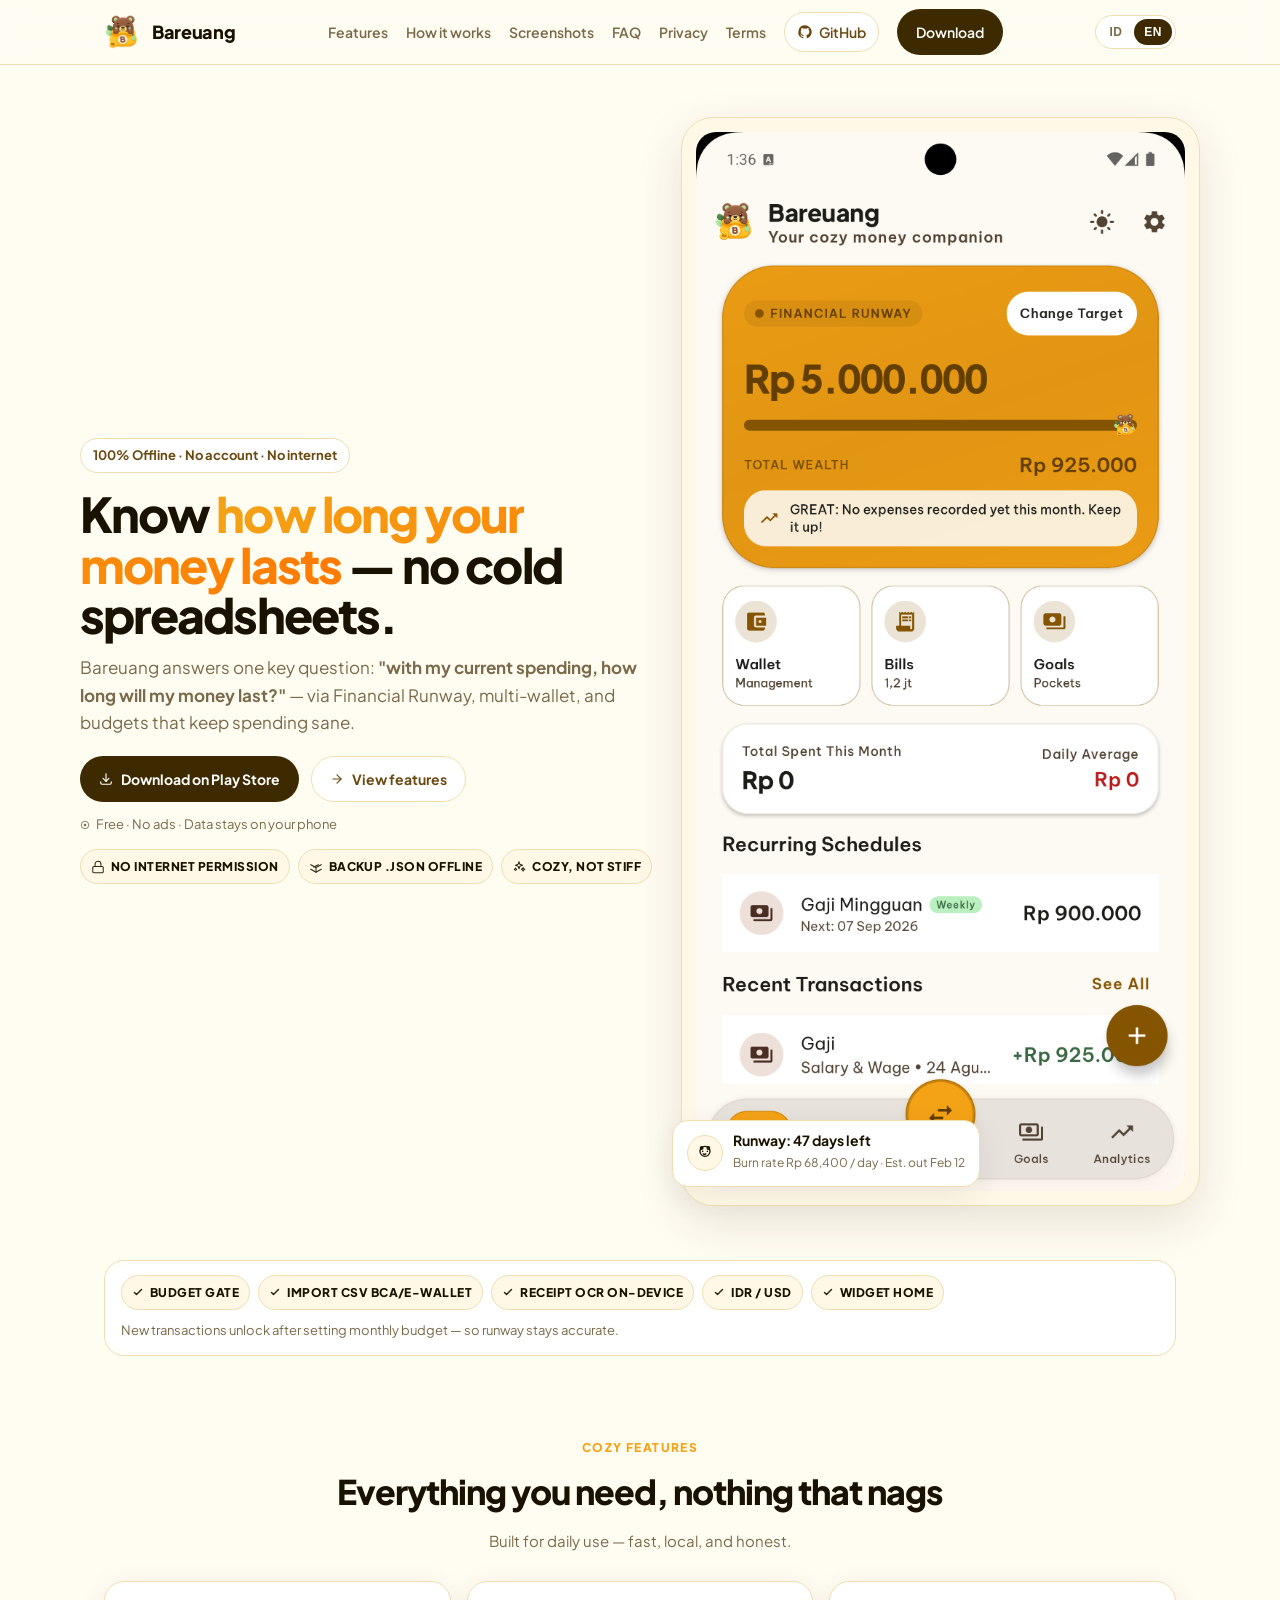
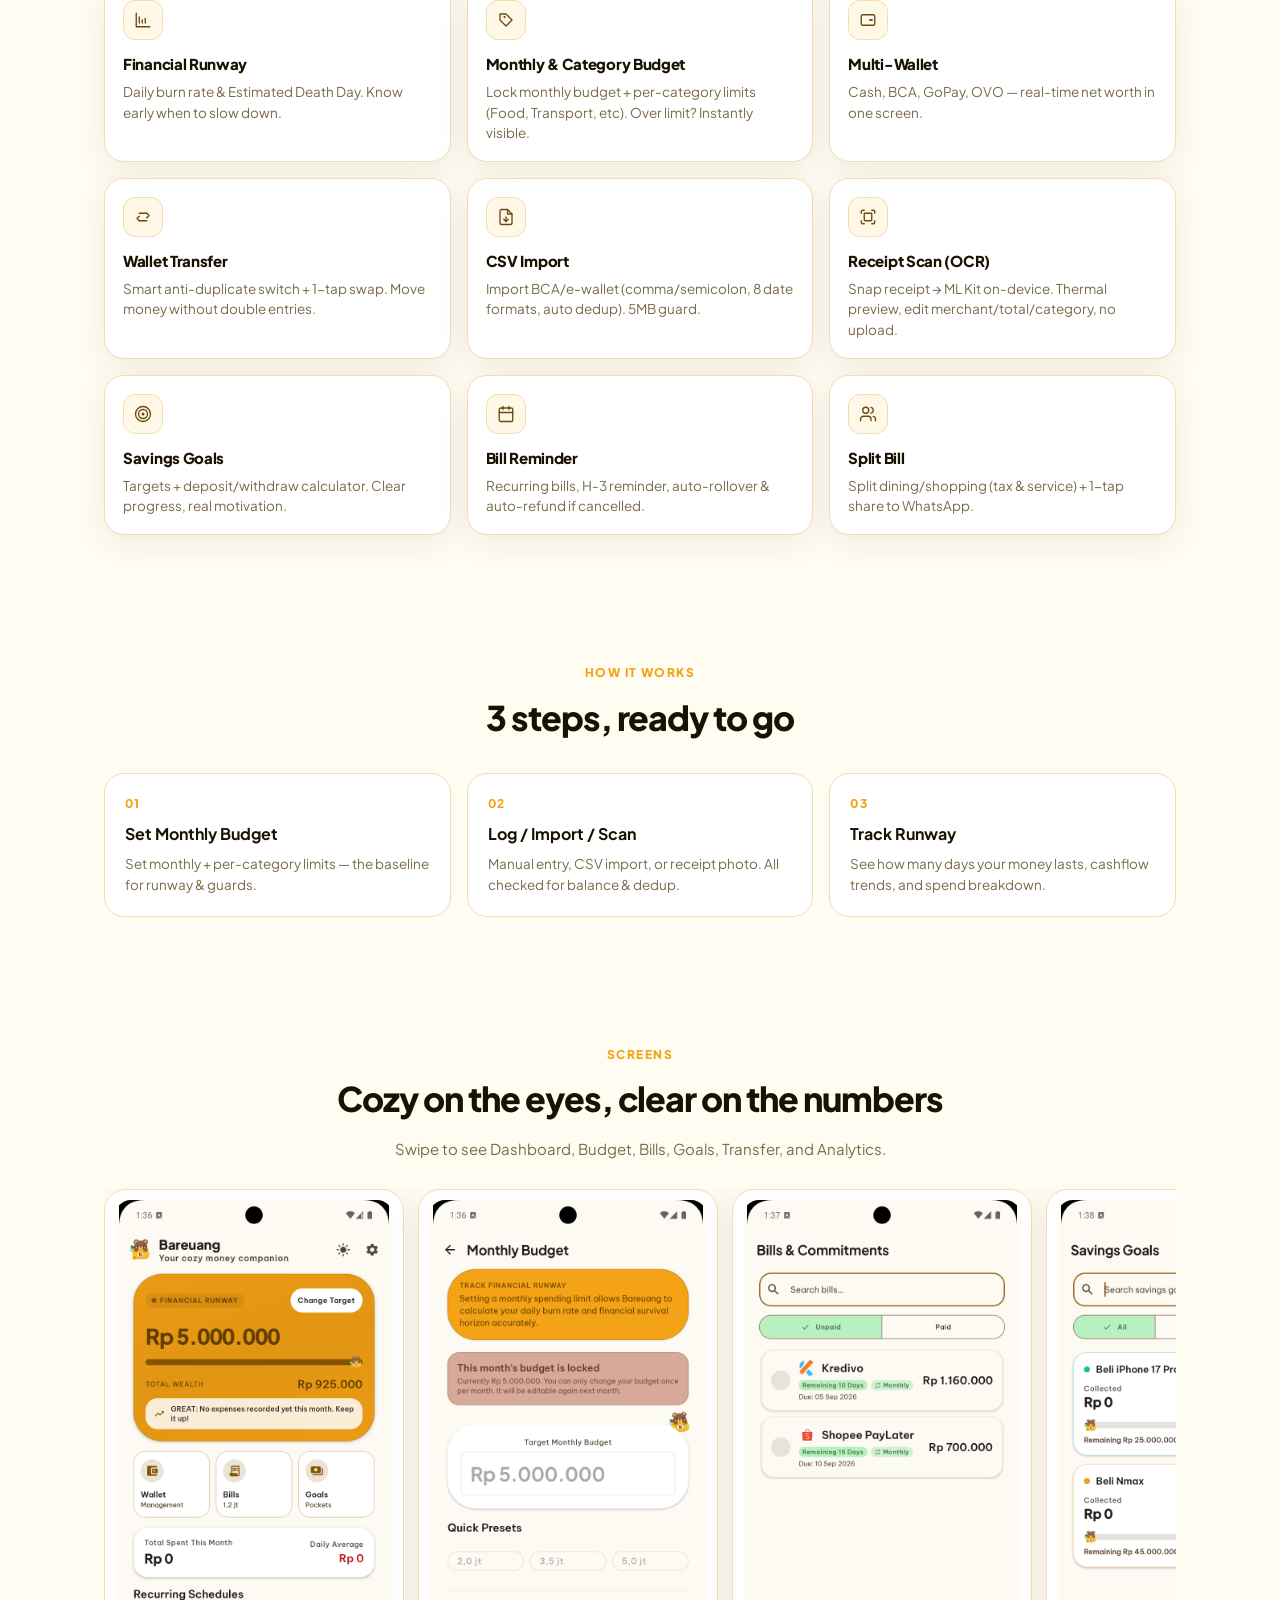
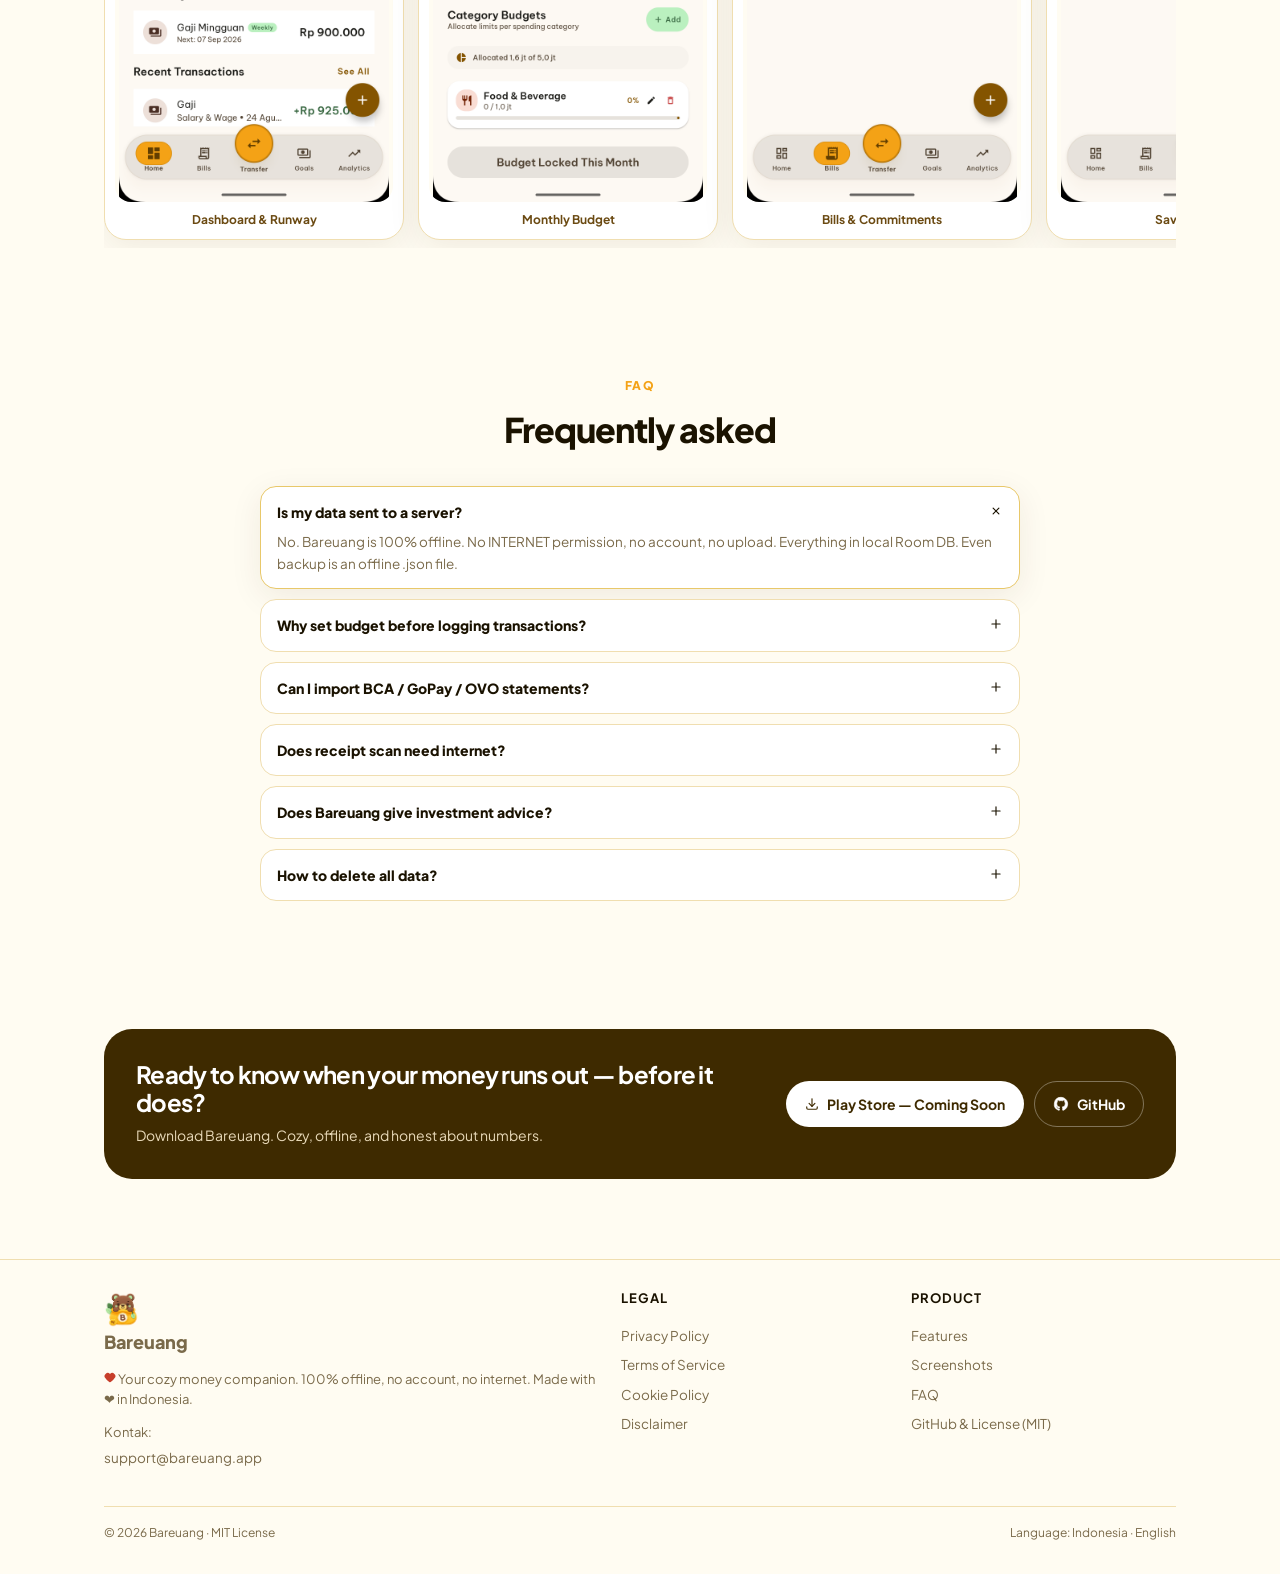
==== web/index.html @ d6bab2e4 "feat(web): add static landing, privacy and terms with i18n and SEO" ====
<!doctype html>
<html lang="id">
  <head>
    <meta charset="utf-8" />
    <meta name="viewport" content="width=device-width, initial-scale=1" />
    <title>Bareuang — Teman cozy buat uangmu</title>
    <meta
      name="description"
      content="Tahu sampai kapan uangmu tahan. Kelola banyak dompet, pantau tagihan, dan wujudkan target tabungan — 100% offline, tanpa akun, tanpa internet."
    />
    <meta name="author" content="Bareuang" />
    <meta name="robots" content="index, follow, max-image-preview:large" />
    <meta name="theme-color" content="#3E2A00" />
    <link rel="canonical" href="https://bareuang.app/" />
    <link rel="alternate" hreflang="id" href="https://bareuang.app/" />
    <link rel="alternate" hreflang="en" href="https://bareuang.app/?lang=en" />
    <link rel="alternate" hreflang="x-default" href="https://bareuang.app/" />
    <meta property="og:type" content="website" />
    <meta property="og:site_name" content="Bareuang" />
    <meta property="og:url" content="https://bareuang.app/" />
    <meta property="og:title" content="Bareuang — Teman cozy buat uangmu" />
    <meta
      property="og:description"
      content="Financial Runway, multi-wallet, budget per kategori, scan struk OCR on-device. 100% offline."
    />
    <meta
      property="og:image"
      content="https://bareuang.app/assets/play_store_512.png"
    />
    <meta property="og:image:width" content="512" />
    <meta property="og:image:height" content="512" />
    <meta property="og:image:alt" content="Bareuang logo" />
    <meta property="og:locale" content="id_ID" />
    <meta property="og:locale:alternate" content="en_US" />
    <meta name="twitter:card" content="summary_large_image" />
    <meta name="twitter:title" content="Bareuang — Teman cozy buat uangmu" />
    <meta
      name="twitter:description"
      content="Tahu sampai kapan uangmu tahan — 100% offline, tanpa akun, tanpa internet."
    />
    <meta
      name="twitter:image"
      content="https://bareuang.app/assets/play_store_512.png"
    />
    <link rel="icon" href="assets/logo.png" type="image/png" />
    <link rel="apple-touch-icon" href="assets/logo.png" />
    <link rel="preconnect" href="https://fonts.googleapis.com" />
    <link rel="preconnect" href="https://fonts.gstatic.com" crossorigin />
    <link
      href="https://fonts.googleapis.com/css2?family=Plus+Jakarta+Sans:wght@600;700;800;900&display=swap"
      rel="stylesheet"
    />
    <link rel="stylesheet" href="css/style.css" />
    <script type="application/ld+json">
      {
        "@context": "https://schema.org",
        "@type": "SoftwareApplication",
        "name": "Bareuang",
        "description": "Teman cozy buat uangmu — Financial Runway, multi-wallet, budget, scan struk OCR 100% offline.",
        "applicationCategory": "FinanceApplication",
        "operatingSystem": "Android",
        "offers": { "@type": "Offer", "price": "0", "priceCurrency": "IDR" },
        "publisher": {
          "@type": "Organization",
          "name": "Bareuang",
          "url": "https://bareuang.app"
        },
        "url": "https://bareuang.app",
        "image": "https://bareuang.app/assets/play_store_512.png",
        "inLanguage": ["id", "en"]
      }
    </script>
    <script type="application/ld+json">
      {
        "@context": "https://schema.org",
        "@type": "FAQPage",
        "mainEntity": [
          {
            "@type": "Question",
            "name": "Apakah data saya dikirim ke server?",
            "acceptedAnswer": {
              "@type": "Answer",
              "text": "Tidak. Bareuang 100% offline. Tidak minta izin INTERNET, tidak ada akun, tidak ada upload. Semua di Room DB lokal HP kamu."
            }
          },
          {
            "@type": "Question",
            "name": "Kenapa harus atur budget dulu sebelum catat transaksi?",
            "acceptedAnswer": {
              "@type": "Answer",
              "text": "Budget Gate — biar Financial Runway punya acuan yang akurat."
            }
          },
          {
            "@type": "Question",
            "name": "Apakah bisa impor mutasi BCA / GoPay / OVO?",
            "acceptedAnswer": {
              "@type": "Answer",
              "text": "Bisa via Import CSV dengan dedup otomatis."
            }
          },
          {
            "@type": "Question",
            "name": "Scan struk butuh internet?",
            "acceptedAnswer": {
              "@type": "Answer",
              "text": "Tidak. OCR pakai ML Kit on-device."
            }
          },
          {
            "@type": "Question",
            "name": "Apakah Bareuang memberi saran investasi?",
            "acceptedAnswer": {
              "@type": "Answer",
              "text": "Tidak. Hanya alat pencatatan & estimasi."
            }
          },
          {
            "@type": "Question",
            "name": "Bagaimana cara hapus semua data?",
            "acceptedAnswer": {
              "@type": "Answer",
              "text": "Pengaturan → Hapus Data atau uninstall. Offline berarti permanen."
            }
          }
        ]
      }
    </script>
    <script type="application/ld+json">
      {
        "@context": "https://schema.org",
        "@type": "Organization",
        "name": "Bareuang",
        "url": "https://bareuang.app",
        "logo": "https://bareuang.app/assets/logo.png",
        "sameAs": ["https://github.com/Udean777/Bareuang"]
      }
    </script>
    <script type="application/ld+json">
      {
        "@context": "https://schema.org",
        "@type": "BreadcrumbList",
        "itemListElement": [
          {
            "@type": "ListItem",
            "position": 1,
            "name": "Home",
            "item": "https://bareuang.app/"
          },
          {
            "@type": "ListItem",
            "position": 2,
            "name": "Privacy",
            "item": "https://bareuang.app/privacy.html"
          },
          {
            "@type": "ListItem",
            "position": 3,
            "name": "Terms",
            "item": "https://bareuang.app/terms.html"
          }
        ]
      }
    </script>
  </head>
  <body>
    <a href="#main" class="skip-link">Skip to content</a>
    <header class="nav">
      <div class="container nav-inner">
        <a class="brand" href="#"
          ><img
            src="assets/logo.png"
            alt="Bareuang logo"
            width="36"
            height="36"
          /><span>Bareuang</span></a
        >
        <nav id="navLinks" class="nav-links" aria-label="Primary">
          <a href="#fitur" data-i18n="nav.features">Fitur</a>
          <a href="#cara-kerja" data-i18n="nav.how">Cara kerja</a>
          <a href="#screenshot" data-i18n="nav.screenshots">Screenshot</a>
          <a href="#faq" data-i18n="nav.faq">FAQ</a>
          <a href="privacy.html">Privacy</a>
          <a href="terms.html">Terms</a>
          <a
            class="nav-github"
            href="https://github.com/Udean777/Bareuang"
            target="_blank"
            rel="noopener"
            ><svg
              width="16"
              height="16"
              viewBox="0 0 24 24"
              fill="currentColor"
              aria-hidden="true"
            >
              <path
                d="M12 2a10 10 0 0 0-3.16 19.49c.5.09.68-.22.68-.48v-1.7c-2.77.6-3.36-1.34-3.36-1.34-.46-1.16-1.11-1.47-1.11-1.47-.9-.62.07-.6.07-.6 1 .07 1.53 1.03 1.53 1.03.9 1.52 2.34 1.08 2.91.83.09-.65.35-1.08.63-1.33-2.22-.25-4.56-1.11-4.56-4.94 0-1.09.39-1.98 1.03-2.68-.1-.25-.45-1.27.1-2.64 0 0 .84-.27 2.75 1.02a9.3 9.3 0 0 1 5 0c1.91-1.29 2.75-1.02 2.75-1.02.55 1.37.2 2.39.1 2.64.64.7 1.03 1.59 1.03 2.68 0 3.84-2.34 4.69-4.57 4.94.36.31.68.92.68 1.85v2.74c0 .26.18.58.69.48A10 10 0 0 0 12 2z"
              />
            </svg>
            GitHub</a
          >
          <a class="btn btn-primary" href="#download" data-i18n="nav.download"
            >Download</a
          >
        </nav>
        <div class="nav-actions">
          <div class="lang-switch" role="group" aria-label="Language">
            <button data-lang="id" class="active" aria-pressed="true">
              ID
            </button>
            <button data-lang="en" aria-pressed="false">EN</button>
          </div>
          <button class="hamburger" id="hamburger" aria-label="Menu">
            <svg
              width="18"
              height="18"
              viewBox="0 0 24 24"
              fill="none"
              stroke="currentColor"
              stroke-width="2"
              stroke-linecap="round"
              aria-hidden="true"
            >
              <path d="M4 7h16" />
              <path d="M4 12h16" />
              <path d="M4 17h16" />
            </svg>
          </button>
        </div>
      </div>
    </header>

    <main id="main">
      <section class="hero">
        <div class="container hero-grid">
          <div>
            <span class="eyebrow" data-i18n="hero.eyebrow"
              ><i></i> 100% Offline · Tanpa akun · Tanpa internet</span
            >
            <h1 data-i18n="hero.title">
              Tahu sampai <em>kapan uangmu tahan</em>, tanpa spreadsheet dingin.
            </h1>
            <p data-i18n="hero.desc">
              Bareuang menjawab satu pertanyaan penting:
              <strong
                >"dengan pola pengeluaranku sekarang, sampai kapan uangku
                tahan?"</strong
              >
              — lewat Financial Runway, multi-wallet, dan budget yang menjaga
              pengeluaran tetap waras.
            </p>
            <div class="hero-ctas">
              <a
                class="btn btn-primary"
                href="#download"
                data-i18n="hero.download"
                ><svg
                  width="14"
                  height="14"
                  viewBox="0 0 24 24"
                  fill="none"
                  stroke="currentColor"
                  stroke-width="2"
                  stroke-linecap="round"
                  stroke-linejoin="round"
                  aria-hidden="true"
                >
                  <path d="M12 3v13" />
                  <path d="M7 11l5 5l5-5" />
                  <path d="M3 17v2a2 2 0 0 0 2 2h14a2 2 0 0 0 2-2v-2" />
                </svg>
                Download di Play Store</a
              >
              <a
                class="btn btn-ghost"
                href="#fitur"
                data-i18n="hero.viewFeatures"
                >Lihat fitur
                <svg
                  width="14"
                  height="14"
                  viewBox="0 0 24 24"
                  fill="none"
                  stroke="currentColor"
                  stroke-width="2"
                  stroke-linecap="round"
                  stroke-linejoin="round"
                  aria-hidden="true"
                >
                  <path d="M5 12h14" />
                  <path d="M12 5l7 7l-7 7" /></svg
              ></a>
              <span class="note" data-i18n="hero.note"
                ><svg
                  width="10"
                  height="10"
                  viewBox="0 0 24 24"
                  fill="none"
                  stroke="currentColor"
                  stroke-width="2"
                  aria-hidden="true"
                >
                  <circle cx="12" cy="12" r="9" />
                  <circle
                    cx="12"
                    cy="12"
                    r="3"
                    fill="currentColor"
                    stroke="none"
                  />
                </svg>
                Gratis · Tidak ada iklan · Data tetap di HP kamu</span
              >
            </div>
            <div class="badges-row">
              <span class="badge" data-i18n="hero.badge1"
                ><svg
                  width="14"
                  height="14"
                  viewBox="0 0 24 24"
                  fill="none"
                  stroke="currentColor"
                  stroke-width="1.8"
                  stroke-linecap="round"
                  stroke-linejoin="round"
                  aria-hidden="true"
                >
                  <rect x="3" y="11" width="18" height="11" rx="2" />
                  <path d="M7 11V7a5 5 0 0 1 10 0v4" />
                </svg>
                No Internet permission</span
              >
              <span class="badge" data-i18n="hero.badge2"
                ><svg
                  width="14"
                  height="14"
                  viewBox="0 0 24 24"
                  fill="none"
                  stroke="currentColor"
                  stroke-width="1.8"
                  stroke-linecap="round"
                  stroke-linejoin="round"
                  aria-hidden="true"
                >
                  <path d="M16 8l-8 4" />
                  <path d="M21 16l-9 5l-9-5" />
                  <path d="M3 8l9 5l9-5" />
                  <path d="M12 13v8" />
                </svg>
                Backup .json offline</span
              >
              <span class="badge" data-i18n="hero.badge3"
                ><svg
                  width="14"
                  height="14"
                  viewBox="0 0 24 24"
                  fill="none"
                  stroke="currentColor"
                  stroke-width="1.8"
                  stroke-linecap="round"
                  stroke-linejoin="round"
                  aria-hidden="true"
                >
                  <path
                    d="M12 3l1.6 4.4L18 9l-4.4 1.6L12 15l-1.6-4.4L6 9l4.4-1.6z"
                  />
                  <path d="M19 13l1 2l2 1l-2 1l-1 2l-1-2l-2-1l2-1z" />
                  <path d="M6 14l1 1l1 1l-1 1l-1 1l-1-1l-1-1l1-1z" />
                </svg>
                Cozy, bukan kaku</span
              >
            </div>
          </div>
          <div class="phone-wrap">
            <img
              src="assets/screenshots/Dashboard.png"
              alt="Bareuang dashboard runway preview"
            />
            <div class="phone-float">
              <div class="phone-icon">
                <svg
                  width="20"
                  height="20"
                  viewBox="0 0 24 24"
                  fill="none"
                  stroke="currentColor"
                  stroke-width="1.6"
                  stroke-linecap="round"
                  stroke-linejoin="round"
                  aria-hidden="true"
                >
                  <circle cx="12" cy="10" r="6" />
                  <circle cx="8" cy="6" r="1.5" />
                  <circle cx="16" cy="6" r="1.5" />
                  <circle
                    cx="9.2"
                    cy="10"
                    r="1"
                    fill="currentColor"
                    stroke="none"
                  />
                  <circle
                    cx="14.8"
                    cy="10"
                    r="1"
                    fill="currentColor"
                    stroke="none"
                  />
                  <path d="M10 13c.8.8 2.2.8 3 0" />
                </svg>
              </div>
              <div>
                <strong data-i18n="hero.floatTitle"
                  >Runway: 47 hari lagi</strong
                >
                <span data-i18n="hero.floatSub"
                  >Burn rate Rp 68.400 / hari · Estimasi habis 12 Feb</span
                >
              </div>
            </div>
          </div>
        </div>
      </section>

      <section class="trust reveal">
        <div class="container">
          <div class="trust-inner">
            <div class="trust-badges">
              <span class="badge"
                ><svg
                  width="12"
                  height="12"
                  viewBox="0 0 24 24"
                  fill="none"
                  stroke="currentColor"
                  stroke-width="3"
                  stroke-linecap="round"
                  stroke-linejoin="round"
                  aria-hidden="true"
                >
                  <path d="M5 13l4 4L19 7" />
                </svg>
                Budget Gate</span
              >
              <span class="badge"
                ><svg
                  width="12"
                  height="12"
                  viewBox="0 0 24 24"
                  fill="none"
                  stroke="currentColor"
                  stroke-width="3"
                  stroke-linecap="round"
                  stroke-linejoin="round"
                  aria-hidden="true"
                >
                  <path d="M5 13l4 4L19 7" />
                </svg>
                Import CSV BCA/e-wallet</span
              >
              <span class="badge"
                ><svg
                  width="12"
                  height="12"
                  viewBox="0 0 24 24"
                  fill="none"
                  stroke="currentColor"
                  stroke-width="3"
                  stroke-linecap="round"
                  stroke-linejoin="round"
                  aria-hidden="true"
                >
                  <path d="M5 13l4 4L19 7" />
                </svg>
                <span data-i18n="trust.ocr"
                  >Scan struk OCR on-device</span
                ></span
              >
              <span class="badge"
                ><svg
                  width="12"
                  height="12"
                  viewBox="0 0 24 24"
                  fill="none"
                  stroke="currentColor"
                  stroke-width="3"
                  stroke-linecap="round"
                  stroke-linejoin="round"
                  aria-hidden="true"
                >
                  <path d="M5 13l4 4L19 7" />
                </svg>
                IDR / USD</span
              >
              <span class="badge"
                ><svg
                  width="12"
                  height="12"
                  viewBox="0 0 24 24"
                  fill="none"
                  stroke="currentColor"
                  stroke-width="3"
                  stroke-linecap="round"
                  stroke-linejoin="round"
                  aria-hidden="true"
                >
                  <path d="M5 13l4 4L19 7" />
                </svg>
                Widget Home</span
              >
            </div>
            <p data-i18n="trust.note">
              Transaksi baru aktif setelah budget bulanan diatur — biar runway
              selalu akurat.
            </p>
          </div>
        </div>
      </section>

      <section id="fitur" class="section">
        <div class="container">
          <div class="section-head reveal">
            <div class="kicker" data-i18n="features.kicker">Fitur cozy</div>
            <h2 data-i18n="features.title">
              Semua yang kamu butuh, tanpa yang bikin pusing
            </h2>
            <p data-i18n="features.sub">
              Dirancang untuk pemakaian harian — cepat, lokal, dan tidak
              menggurui.
            </p>
          </div>
          <div class="grid-features">
            <div class="card reveal">
              <div class="card-icon">
                <svg
                  width="16"
                  height="16"
                  viewBox="0 0 24 24"
                  fill="none"
                  stroke="currentColor"
                  stroke-width="1.8"
                  stroke-linecap="round"
                  stroke-linejoin="round"
                  aria-hidden="true"
                >
                  <path d="M3 3v18h18" />
                  <path d="M7 16V8" />
                  <path d="M11 16V12" />
                  <path d="M15 16V10" />
                </svg>
              </div>
              <h3 data-i18n="features.c1t">Financial Runway</h3>
              <p data-i18n="features.c1d">
                Hitung burn rate harian & prediksi kapan saldo habis (Estimated
                Death Day). Tahu sejak awal kapan harus rem.
              </p>
            </div>
            <div class="card reveal reveal-delay-1">
              <div class="card-icon">
                <svg
                  width="16"
                  height="16"
                  viewBox="0 0 24 24"
                  fill="none"
                  stroke="currentColor"
                  stroke-width="1.8"
                  stroke-linecap="round"
                  stroke-linejoin="round"
                  aria-hidden="true"
                >
                  <path d="M20 12L12 20 4 12V4h8z" />
                  <circle
                    cx="10"
                    cy="8"
                    r="1.5"
                    fill="currentColor"
                    stroke="none"
                  />
                </svg>
              </div>
              <h3 data-i18n="features.c2t">Monthly & Category Budget</h3>
              <p data-i18n="features.c2d">
                Kunci anggaran bulanan + limit per kategori (Food, Transport,
                dll). Lewat limit? langsung kelihatan.
              </p>
            </div>
            <div class="card reveal reveal-delay-2">
              <div class="card-icon">
                <svg
                  width="16"
                  height="16"
                  viewBox="0 0 24 24"
                  fill="none"
                  stroke="currentColor"
                  stroke-width="1.8"
                  stroke-linecap="round"
                  stroke-linejoin="round"
                  aria-hidden="true"
                >
                  <path
                    d="M21 12V7a2 2 0 0 0-2-2H5a2 2 0 0 0-2 2v10a2 2 0 0 0 2 2h14a2 2 0 0 0 2-2v-5"
                  />
                  <circle
                    cx="17"
                    cy="12"
                    r="1.5"
                    fill="currentColor"
                    stroke="none"
                  />
                  <path d="M14 12h2" />
                </svg>
              </div>
              <h3>Multi-Wallet</h3>
              <p data-i18n="features.c3d">
                Tunai, BCA, GoPay, OVO — total net worth real-time dalam satu
                layar.
              </p>
            </div>
            <div class="card reveal">
              <div class="card-icon">
                <svg
                  width="16"
                  height="16"
                  viewBox="0 0 24 24"
                  fill="none"
                  stroke="currentColor"
                  stroke-width="1.8"
                  stroke-linecap="round"
                  stroke-linejoin="round"
                  aria-hidden="true"
                >
                  <path d="M7 7h10" />
                  <path d="M7 17h10" />
                  <path d="M17 7l3 3l-3 3" />
                  <path d="M7 17l-3-3l3-3" />
                </svg>
              </div>
              <h3 data-i18n="features.c4t">Transfer Antar Dompet</h3>
              <p data-i18n="features.c4d">
                Smart switch anti-duplikasi + 1-tap swap. Pindah uang antar
                dompet tanpa double catat.
              </p>
            </div>
            <div class="card reveal reveal-delay-1">
              <div class="card-icon">
                <svg
                  width="16"
                  height="16"
                  viewBox="0 0 24 24"
                  fill="none"
                  stroke="currentColor"
                  stroke-width="1.8"
                  stroke-linecap="round"
                  stroke-linejoin="round"
                  aria-hidden="true"
                >
                  <path
                    d="M14 2H6a2 2 0 0 0-2 2v16a2 2 0 0 0 2 2h12a2 2 0 0 0 2-2V8z"
                  />
                  <path d="M14 2v6h6" />
                  <path d="M12 18v-6" />
                  <path d="M9 15l3 3l3-3" />
                </svg>
              </div>
              <h3 data-i18n="features.c5t">Import Mutasi CSV</h3>
              <p data-i18n="features.c5d">
                Impor BCA/e-wallet (delimiter , / ;, 8 format tanggal, dedup
                otomatis). 5MB guard.
              </p>
            </div>
            <div class="card reveal reveal-delay-2">
              <div class="card-icon">
                <svg
                  width="16"
                  height="16"
                  viewBox="0 0 24 24"
                  fill="none"
                  stroke="currentColor"
                  stroke-width="1.8"
                  stroke-linecap="round"
                  stroke-linejoin="round"
                  aria-hidden="true"
                >
                  <path d="M3 7V5a2 2 0 0 1 2-2h2" />
                  <path d="M17 3h2a2 2 0 0 1 2 2v2" />
                  <path d="M21 17v2a2 2 0 0 1-2 2h-2" />
                  <path d="M7 21H5a2 2 0 0 1-2-2v-2" />
                  <rect x="7" y="7" width="10" height="10" rx="1" />
                </svg>
              </div>
              <h3 data-i18n="features.c6t">Scan Struk (OCR)</h3>
              <p data-i18n="features.c6d">
                Foto struk → ML Kit on-device. Preview kertas termal, edit
                merchant/total/category, tanpa upload.
              </p>
            </div>
            <div class="card reveal">
              <div class="card-icon">
                <svg
                  width="16"
                  height="16"
                  viewBox="0 0 24 24"
                  fill="none"
                  stroke="currentColor"
                  stroke-width="1.8"
                  stroke-linecap="round"
                  stroke-linejoin="round"
                  aria-hidden="true"
                >
                  <circle cx="12" cy="12" r="10" />
                  <circle cx="12" cy="12" r="6" />
                  <circle
                    cx="12"
                    cy="12"
                    r="2"
                    fill="currentColor"
                    stroke="none"
                  />
                </svg>
              </div>
              <h3 data-i18n="features.c7t">Savings Goals</h3>
              <p data-i18n="features.c7d">
                Target tabungan + kalkulator setoran/penarikan. Progress jelas,
                motivasi jalan.
              </p>
            </div>
            <div class="card reveal reveal-delay-1">
              <div class="card-icon">
                <svg
                  width="16"
                  height="16"
                  viewBox="0 0 24 24"
                  fill="none"
                  stroke="currentColor"
                  stroke-width="1.8"
                  stroke-linecap="round"
                  stroke-linejoin="round"
                  aria-hidden="true"
                >
                  <rect x="3" y="4" width="18" height="18" rx="2" />
                  <path d="M16 2v4" />
                  <path d="M8 2v4" />
                  <path d="M3 10h18" />
                </svg>
              </div>
              <h3 data-i18n="features.c8t">Bill Reminder</h3>
              <p data-i18n="features.c8d">
                Tagihan rutin, notifikasi H-3, auto-rollover & auto-refund jika
                batal bayar.
              </p>
            </div>
            <div class="card reveal reveal-delay-2">
              <div class="card-icon">
                <svg
                  width="16"
                  height="16"
                  viewBox="0 0 24 24"
                  fill="none"
                  stroke="currentColor"
                  stroke-width="1.8"
                  stroke-linecap="round"
                  stroke-linejoin="round"
                  aria-hidden="true"
                >
                  <path d="M16 21v-2a4 4 0 0 0-4-4H6a4 4 0 0 0-4 4v2" />
                  <circle cx="9" cy="7" r="4" />
                  <path d="M22 21v-2a4 4 0 0 0-3-3.87" />
                  <path d="M16 3.13a4 4 0 0 1 0 7.75" />
                </svg>
              </div>
              <h3 data-i18n="features.c9t">Split Bill</h3>
              <p data-i18n="features.c9d">
                Patungan makan/belanja (pajak & service) + share 1-klik ke
                WhatsApp.
              </p>
            </div>
          </div>
        </div>
      </section>

      <section id="cara-kerja" class="section" class="section--alt">
        <div class="container">
          <div class="section-head reveal">
            <div class="kicker" data-i18n="how.kicker">Cara kerja</div>
            <h2 data-i18n="how.title">3 langkah, langsung jalan</h2>
          </div>
          <div class="steps">
            <div class="step reveal">
              <div class="step-num">01</div>
              <h3 data-i18n="how.s1t">Atur Budget Bulanan</h3>
              <p data-i18n="how.s1d">
                Set limit bulanan + per kategori. Ini jadi acuan runway & guard
                transaksi.
              </p>
            </div>
            <div class="step reveal reveal-delay-1">
              <div class="step-num">02</div>
              <h3 data-i18n="how.s2t">Catat / Impor / Scan</h3>
              <p data-i18n="how.s2d">
                Input manual, impor CSV BCA/e-wallet, atau foto struk. Semua
                dicek saldo & dedup.
              </p>
            </div>
            <div class="step reveal reveal-delay-2">
              <div class="step-num">03</div>
              <h3 data-i18n="how.s3t">Pantau Runway</h3>
              <p data-i18n="how.s3d">
                Lihat berapa hari uangmu tahan, tren cashflow, dan distribusi
                pengeluaran.
              </p>
            </div>
          </div>
        </div>
      </section>

      <section id="screenshot" class="section">
        <div class="container">
          <div class="section-head reveal">
            <div class="kicker" data-i18n="shots.kicker">Tampilan</div>
            <h2 data-i18n="shots.title">Cozy di mata, jelas di angka</h2>
            <p data-i18n="shots.sub">
              Geser untuk lihat Dashboard, Budget, Bills, Goals, Transfer, dan
              Analytics.
            </p>
          </div>
          <div class="shots">
            <figure class="reveal">
              <img
                src="assets/screenshots/Dashboard.png"
                alt="Dashboard runway"
              />
              <figcaption>Dashboard & Runway</figcaption>
            </figure>
            <figure class="reveal reveal-delay-1">
              <img
                src="assets/screenshots/Budget.png"
                loading="lazy"
                decoding="async"
                width="390"
                height="844"
                alt="Budget"
              />
              <figcaption>Monthly Budget</figcaption>
            </figure>
            <figure class="reveal reveal-delay-2">
              <img
                src="assets/screenshots/Due-Bills.png"
                loading="lazy"
                decoding="async"
                width="390"
                height="844"
                alt="Bills"
              />
              <figcaption>Bills & Commitments</figcaption>
            </figure>
            <figure class="reveal">
              <img
                src="assets/screenshots/Goals.png"
                loading="lazy"
                decoding="async"
                width="390"
                height="844"
                alt="Goals"
              />
              <figcaption>Savings Goals</figcaption>
            </figure>
            <figure class="reveal reveal-delay-1">
              <img
                src="assets/screenshots/Transfer.png"
                loading="lazy"
                decoding="async"
                width="390"
                height="844"
                alt="Transfer"
              />
              <figcaption>Wallet Transfer</figcaption>
            </figure>
            <figure class="reveal reveal-delay-2">
              <img
                src="assets/screenshots/Analytics.png"
                loading="lazy"
                decoding="async"
                width="390"
                height="844"
                alt="Analytics"
              />
              <figcaption>Financial Analytics</figcaption>
            </figure>
          </div>
        </div>
      </section>

      <section id="faq" class="section" class="section--cream">
        <div class="container">
          <div class="section-head reveal">
            <div class="kicker">FAQ</div>
            <h2 data-i18n="faq.title">Yang sering ditanya</h2>
          </div>
          <div class="faq reveal">
            <details open>
              <summary>
                <span data-i18n="faq.q1"
                  >Apakah data saya dikirim ke server?</span
                >
                <span
                  ><svg
                    width="14"
                    height="14"
                    viewBox="0 0 24 24"
                    fill="none"
                    stroke="currentColor"
                    stroke-width="2"
                    stroke-linecap="round"
                    aria-hidden="true"
                  >
                    <path d="M12 5v14" />
                    <path d="M5 12h14" /></svg
                ></span>
              </summary>
              <p data-i18n="faq.a1">
                Tidak. Bareuang 100% offline. Tidak minta izin INTERNET, tidak
                ada akun, tidak ada upload. Semua di Room DB lokal HP kamu.
                Backup pun file .json offline.
              </p>
            </details>
            <details>
              <summary>
                <span data-i18n="faq.q2"
                  >Kenapa harus atur budget dulu sebelum catat transaksi?</span
                >
                <span
                  ><svg
                    width="14"
                    height="14"
                    viewBox="0 0 24 24"
                    fill="none"
                    stroke="currentColor"
                    stroke-width="2"
                    stroke-linecap="round"
                    aria-hidden="true"
                  >
                    <path d="M12 5v14" />
                    <path d="M5 12h14" /></svg
                ></span>
              </summary>
              <p data-i18n="faq.a2">
                Ini "Budget Gate" — biar Financial Runway punya acuan yang
                akurat. Tanpa budget, estimasi hari bertahan tidak bisa dihitung
                dengan benar.
              </p>
            </details>
            <details>
              <summary>
                <span data-i18n="faq.q3"
                  >Apakah bisa impor mutasi BCA / GoPay / OVO?</span
                >
                <span
                  ><svg
                    width="14"
                    height="14"
                    viewBox="0 0 24 24"
                    fill="none"
                    stroke="currentColor"
                    stroke-width="2"
                    stroke-linecap="round"
                    aria-hidden="true"
                  >
                    <path d="M12 5v14" />
                    <path d="M5 12h14" /></svg
                ></span>
              </summary>
              <p data-i18n="faq.a3">
                Bisa via Import CSV. Mendukung delimiter koma/semicolon,
                debit-kredit terpisah, 8 format tanggal, dan dedup otomatis
                berdasarkan tanggal + nominal + merchant.
              </p>
            </details>
            <details>
              <summary>
                <span data-i18n="faq.q4">Scan struk butuh internet?</span>
                <span
                  ><svg
                    width="14"
                    height="14"
                    viewBox="0 0 24 24"
                    fill="none"
                    stroke="currentColor"
                    stroke-width="2"
                    stroke-linecap="round"
                    aria-hidden="true"
                  >
                    <path d="M12 5v14" />
                    <path d="M5 12h14" /></svg
                ></span>
              </summary>
              <p data-i18n="faq.a4">
                Tidak. OCR pakai ML Kit on-device. Foto struk diproses lokal,
                preview kertas termal, kamu bisa edit sebelum simpan.
              </p>
            </details>
            <details>
              <summary>
                <span data-i18n="faq.q5"
                  >Apakah Bareuang memberi saran investasi?</span
                >
                <span
                  ><svg
                    width="14"
                    height="14"
                    viewBox="0 0 24 24"
                    fill="none"
                    stroke="currentColor"
                    stroke-width="2"
                    stroke-linecap="round"
                    aria-hidden="true"
                  >
                    <path d="M12 5v14" />
                    <path d="M5 12h14" /></svg
                ></span>
              </summary>
              <p data-i18n="faq.a5">
                Tidak. Bareuang hanya alat pencatatan & estimasi. Bukan
                penasihat keuangan — lihat Disclaimer di Terms.
              </p>
            </details>
            <details>
              <summary>
                <span data-i18n="faq.q6">Bagaimana cara hapus semua data?</span>
                <span
                  ><svg
                    width="14"
                    height="14"
                    viewBox="0 0 24 24"
                    fill="none"
                    stroke="currentColor"
                    stroke-width="2"
                    stroke-linecap="round"
                    aria-hidden="true"
                  >
                    <path d="M12 5v14" />
                    <path d="M5 12h14" /></svg
                ></span>
              </summary>
              <p data-i18n="faq.a6">
                Pengaturan → Hapus Data, atau hapus langsung via Settings
                Android → Apps → Bareuang → Clear Data, atau uninstall. Karena
                offline, data hilang permanen.
              </p>
            </details>
          </div>
        </div>
      </section>

      <section id="download" class="section reveal">
        <div class="container">
          <div class="cta">
            <div>
              <h3 data-i18n="cta.title">
                Siap tahu kapan uangmu habis — sebelum benar-benar habis?
              </h3>
              <p data-i18n="cta.sub">
                Download Bareuang. Cozy, offline, dan jujur soal angka.
              </p>
            </div>
            <div class="cta-actions">
              <a
                class="btn"
                href="#"
                onclick="
                  alert('Link Play Store akan diisi setelah publish');
                  return false;
                "
                data-i18n="cta.play"
                ><svg
                  width="14"
                  height="14"
                  viewBox="0 0 24 24"
                  fill="none"
                  stroke="currentColor"
                  stroke-width="2"
                  stroke-linecap="round"
                  stroke-linejoin="round"
                  aria-hidden="true"
                >
                  <path d="M12 3v13" />
                  <path d="M7 11l5 5l5-5" />
                  <path d="M3 17v2a2 2 0 0 0 2 2h14a2 2 0 0 0 2-2v-2" />
                </svg>
                Play Store — Coming Soon</a
              >
              <a
                class="btn btn-outline"
                href="https://github.com/Udean777/Bareuang"
                target="_blank"
                rel="noopener"
                ><svg
                  width="16"
                  height="16"
                  viewBox="0 0 24 24"
                  fill="currentColor"
                  aria-hidden="true"
                >
                  <path
                    d="M12 2a10 10 0 0 0-3.16 19.49c.5.09.68-.22.68-.48v-1.7c-2.77.6-3.36-1.34-3.36-1.34-.46-1.16-1.11-1.47-1.11-1.47-.9-.62.07-.6.07-.6 1 .07 1.53 1.03 1.53 1.03.9 1.52 2.34 1.08 2.91.83.09-.65.35-1.08.63-1.33-2.22-.25-4.56-1.11-4.56-4.94 0-1.09.39-1.98 1.03-2.68-.1-.25-.45-1.27.1-2.64 0 0 .84-.27 2.75 1.02a9.3 9.3 0 0 1 5 0c1.91-1.29 2.75-1.02 2.75-1.02.55 1.37.2 2.39.1 2.64.64.7 1.03 1.59 1.03 2.68 0 3.84-2.34 4.69-4.57 4.94.36.31.68.92.68 1.85v2.74c0 .26.18.58.69.48A10 10 0 0 0 12 2z"
                  />
                </svg>
                GitHub</a
              >
            </div>
          </div>
        </div>
      </section>
    </main>

    <footer class="footer">
      <div class="container">
        <div class="footer-grid">
          <div>
            <a class="brand" href="#"
              ><img src="assets/logo.png" alt="" class="brand-logo-sm" /><span
                >Bareuang</span
              ></a
            >
            <p class="footer-meta footer-desc" data-i18n="footer.desc">
              Teman cozy buat uangmu. 100% offline, tanpa akun, tanpa internet.
              Dibuat dengan
              <svg
                width="12"
                height="12"
                viewBox="0 0 24 24"
                fill="#C73E2A"
                stroke="none"
                aria-hidden="true"
              >
                <path
                  d="M12 21s-6.7-4.2-9-8.3A4.5 4.5 0 0 1 12 4a4.5 4.5 0 0 1 8.9 8.7C18.7 16.8 12 21 12 21z"
                />
              </svg>
              di Indonesia.
            </p>
            <p class="footer-meta footer-contact" id="contact">
              Kontak:
              <a href="mailto:support@bareuang.app" class="contact-link"
                >support@bareuang.app</a
              >
            </p>
          </div>
          <div>
            <h4>Legal</h4>
            <a href="privacy.html">Privacy Policy</a>
            <a href="terms.html">Terms of Service</a>
            <a href="privacy.html#cookies">Cookie Policy</a>
            <a href="terms.html#disclaimer">Disclaimer</a>
          </div>
          <div>
            <h4 data-i18n="footer.product">Produk</h4>
            <a href="#fitur" data-i18n="footer.features">Fitur</a>
            <a href="#screenshot" data-i18n="footer.screenshots">Screenshot</a>
            <a href="#faq">FAQ</a>
            <a href="https://github.com/Udean777/Bareuang"
              >GitHub & License (MIT)</a
            >
          </div>
        </div>
        <div class="subfooter">
          <span>© <span id="year"></span> Bareuang · MIT License</span>
          <span data-i18n="footer.lang">Bahasa: Indonesia · English</span>
        </div>
      </div>
    </footer>

    <script src="js/main.js"></script>
  </body>
</html>
---- web/css/style.css ----
/* Bareuang — cozy minimal stylesheet
   Stack: no framework, mobile-first, GPU-only animations
   Sections: 1 tokens · 2 reset · 3 layout · 4 nav · 5 hero · 6 trust
             7 sections · 8 features · 9 how · 10 shots · 11 faq
             12 cta · 13 footer · 14 legal · 15 motion · 16 a11y/utility
*/

/* 1 — tokens */
:root {
  --honey: #f4a216;
  --honey-2: #ffb82e;
  --brown: #3e2a00;
  --brown-2: #6b4a12;
  --cream: #fff8e7;
  --cream-2: #fff1cc;
  --bg: #fffcf2;
  --card: #ffffff;
  --text: #1a1200;
  --muted: #7a6a4a;
  --line: #f0deb0;
  --shadow: 0 8px 32px rgba(62, 42, 0, 0.08);
  --shadow-lg: 0 16px 48px rgba(62, 42, 0, 0.12);
  --max: 1120px;
}

/* 2 — reset */
* {
  box-sizing: border-box;
}
html {
  scroll-behavior: smooth;
  scroll-padding-top: 72px;
}
body {
  margin: 0;
  font-family:
    "Plus Jakarta Sans",
    system-ui,
    -apple-system,
    Segoe UI,
    Roboto,
    sans-serif;
  color: var(--text);
  background: var(--bg);
  line-height: 1.6;
  -webkit-font-smoothing: antialiased;
}
a {
  color: inherit;
}
img {
  max-width: 100%;
  display: block;
}

/* 3 — layout */
.container {
  max-width: var(--max);
  margin: 0 auto;
  padding: 0 20px;
}
@media (min-width: 960px) {
  .container {
    padding: 0 24px;
  }
}

/* 4 — nav */
.nav {
  position: sticky;
  top: 0;
  z-index: 40;
  background: rgba(255, 252, 242, 0.85);
  backdrop-filter: blur(12px);
  border-bottom: 1px solid var(--line);
  transition:
    box-shadow 0.25s,
    background 0.25s;
}
.nav.scrolled {
  box-shadow: 0 4px 24px rgba(62, 42, 0, 0.08);
  background: rgba(255, 252, 242, 0.92);
}
.nav-inner {
  display: flex;
  align-items: center;
  justify-content: space-between;
  height: 64px;
  gap: 16px;
}
.brand {
  display: flex;
  align-items: center;
  gap: 12px;
  text-decoration: none;
  font-weight: 800;
  letter-spacing: -0.02em;
}
.brand img {
  width: 36px;
  height: 36px;
  border-radius: 10px;
  object-fit: cover;
}
.brand--sm img {
  width: 32px;
  height: 32px;
}
.brand span {
  font-size: 18px;
}

.nav-links {
  display: flex;
  gap: 18px;
  align-items: center;
}
.nav-links a {
  position: relative;
  font-size: 14px;
  font-weight: 600;
  color: var(--muted);
  text-decoration: none;
}
.nav-links a:hover {
  color: var(--brown);
}
.nav-links a::after {
  content: "";
  position: absolute;
  left: 0;
  right: 0;
  bottom: -4px;
  height: 2px;
  background: var(--honey);
  transform: scaleX(0);
  transform-origin: left;
  transition: transform 0.2s;
}
.nav-links a:hover::after {
  transform: scaleX(1);
}

.nav-github {
  display: inline-flex;
  align-items: center;
  gap: 6px;
  padding: 8px 12px;
  border-radius: 999px;
  border: 1px solid var(--line);
  background: white;
  font-size: 13px;
  font-weight: 700;
  color: var(--brown-2) !important;
  text-decoration: none;
}
.nav-github:hover {
  border-color: var(--honey);
  color: var(--brown) !important;
}

.lang-switch {
  display: inline-flex;
  align-items: center;
  gap: 2px;
  background: white;
  border: 1px solid var(--line);
  border-radius: 999px;
  padding: 3px;
}
.lang-switch button {
  border: 0;
  background: transparent;
  padding: 6px 10px;
  border-radius: 999px;
  font-size: 12px;
  font-weight: 800;
  letter-spacing: 0.04em;
  cursor: pointer;
  color: var(--muted);
  transition:
    background 0.18s,
    color 0.18s;
}
.lang-switch button.active {
  background: var(--brown);
  color: #fff;
}
.nav-actions {
  display: flex;
  align-items: center;
  gap: 10px;
}

.hamburger {
  display: none;
  background: white;
  border: 1px solid var(--line);
  width: 40px;
  height: 40px;
  border-radius: 999px;
  align-items: center;
  justify-content: center;
  cursor: pointer;
}
.hamburger svg {
  width: 18px;
  height: 18px;
}

@media (max-width: 860px) {
  .nav-links {
    display: none;
  }
  .nav-links.open {
    display: flex;
    position: absolute;
    top: 64px;
    left: 0;
    right: 0;
    background: white;
    border-bottom: 1px solid var(--line);
    flex-direction: column;
    align-items: stretch;
    padding: 16px 20px;
  }
  .nav-links.open a {
    padding: 10px 0;
    border-bottom: 1px solid #fff1cc;
  }
  .hamburger {
    display: flex;
  }
  .nav-inner .btn-primary {
    display: none;
  }
  .nav-links.open .btn-primary {
    display: flex;
  }
  .nav-actions {
    gap: 8px;
  }
  .lang-switch button {
    padding: 5px 8px;
  }
}

/* buttons */
.btn {
  display: inline-flex;
  align-items: center;
  justify-content: center;
  gap: 8px;
  padding: 11px 18px;
  border-radius: 999px;
  font-weight: 700;
  font-size: 14px;
  text-decoration: none;
  border: 1px solid transparent;
  cursor: pointer;
  transition:
    transform 0.18s,
    box-shadow 0.18s,
    background 0.18s,
    border-color 0.18s;
}
.btn:hover {
  transform: translateY(-1px);
}
.btn:active {
  transform: translateY(0) scale(0.98);
}
.btn svg {
  flex: 0 0 auto;
}
.btn-primary {
  background: var(--brown);
  color: #fff !important;
}
.btn-primary:hover {
  background: #2e1f00;
  color: #fff !important;
}
.btn-primary svg {
  stroke: #fff;
}
.btn-ghost {
  background: white;
  border-color: var(--line);
  color: var(--brown-2) !important;
}
.btn-ghost:hover {
  border-color: var(--honey);
  color: var(--brown) !important;
}
.btn-ghost svg {
  stroke: currentColor;
}

/* 5 — hero */
.hero {
  padding: 28px 0 12px;
}
.hero-grid {
  display: grid;
  gap: 28px;
  align-items: center;
}
@media (min-width: 900px) {
  .hero-grid {
    grid-template-columns: 1.05fr 0.95fr;
    padding: 24px 0;
  }
}
.eyebrow {
  display: inline-flex;
  align-items: center;
  gap: 8px;
  background: white;
  border: 1px solid var(--line);
  padding: 6px 12px;
  border-radius: 999px;
  font-size: 13px;
  font-weight: 700;
  color: var(--brown-2);
}
.eyebrow i {
  width: 8px;
  height: 8px;
  background: #1db954;
  border-radius: 50%;
  display: inline-block;
}
.hero h1 {
  font-size: 36px;
  line-height: 1.05;
  letter-spacing: -0.04em;
  margin: 16px 0 14px;
  font-weight: 900;
  animation: heroIn 0.6s cubic-bezier(0.16, 1, 0.3, 1) both;
}
@media (min-width: 600px) {
  .hero h1 {
    font-size: 48px;
  }
}
.hero h1 em {
  font-style: normal;
  background: linear-gradient(90deg, var(--honey) 0%, #ff7a00 100%);
  -webkit-background-clip: text;
  -webkit-text-fill-color: transparent;
}
.hero p {
  color: var(--muted);
  font-size: 16px;
  max-width: 52ch;
  margin: 0 0 20px;
  animation: heroIn 0.6s 0.08s both;
}
@media (min-width: 600px) {
  .hero p {
    font-size: 17px;
  }
}
.hero-ctas {
  display: flex;
  flex-wrap: wrap;
  gap: 12px;
  align-items: center;
  animation: heroIn 0.6s 0.16s both;
}
.hero-ctas .note {
  font-size: 13px;
  color: var(--muted);
  display: flex;
  align-items: center;
  gap: 6px;
}
.badges-row {
  margin-top: 14px;
  display: flex;
  gap: 8px;
  flex-wrap: wrap;
}

.phone-wrap {
  position: relative;
  background: var(--cream);
  border: 1px solid var(--line);
  border-radius: 32px;
  padding: 14px;
  box-shadow: var(--shadow-lg);
  transition: transform 0.4s cubic-bezier(0.16, 1, 0.3, 1);
}
.phone-wrap:hover {
  transform: translateY(-2px);
}
.phone-wrap img {
  border-radius: 20px;
  width: 100%;
  aspect-ratio: 9/19.5;
  object-fit: cover;
  object-position: top;
}
.phone-float {
  position: absolute;
  left: -10px;
  bottom: 18px;
  background: white;
  border: 1px solid var(--line);
  border-radius: 16px;
  padding: 12px 14px;
  box-shadow: var(--shadow);
  display: flex;
  gap: 10px;
  align-items: center;
  min-width: 210px;
  animation: floatY 4s ease-in-out infinite;
}
.phone-float svg {
  flex: 0 0 auto;
}
.phone-icon {
  width: 36px;
  height: 36px;
  border-radius: 999px;
  background: var(--cream);
  border: 1px solid var(--line);
  display: grid;
  place-items: center;
}
@media (max-width: 900px) {
  .phone-float {
    left: 8px;
    right: 8px;
    bottom: 12px;
  }
}
.phone-float strong {
  font-size: 14px;
  display: block;
  line-height: 1.1;
}
.phone-float span {
  font-size: 12px;
  color: var(--muted);
}

/* 6 — trust */
.trust {
  padding: 18px 0;
}
.trust-inner {
  display: flex;
  flex-wrap: wrap;
  gap: 10px;
  align-items: center;
  justify-content: space-between;
  background: white;
  border: 1px solid var(--line);
  border-radius: 20px;
  padding: 14px 16px;
}
.trust-badges {
  display: flex;
  flex-wrap: wrap;
  gap: 8px;
}
.badge {
  font-size: 12px;
  font-weight: 800;
  letter-spacing: 0.04em;
  text-transform: uppercase;
  background: var(--cream);
  border: 1px solid var(--line);
  padding: 7px 10px;
  border-radius: 999px;
  display: inline-flex;
  align-items: center;
  gap: 6px;
}
.badge svg {
  flex: 0 0 auto;
  opacity: 0.9;
}
.trust p {
  font-size: 13px;
  color: var(--muted);
  margin: 0;
}

/* 7 — sections */
.section {
  padding: 40px 0;
}
@media (min-width: 900px) {
  .section {
    padding: 64px 0;
  }
}
.section-head {
  max-width: 640px;
  margin: 0 auto 28px;
  text-align: center;
}
.section-head h2 {
  font-size: 28px;
  letter-spacing: -0.03em;
  margin: 0 0 10px;
  font-weight: 900;
}
@media (min-width: 600px) {
  .section-head h2 {
    font-size: 34px;
  }
}
.section-head p {
  color: var(--muted);
  margin: 0;
  font-size: 15px;
}
.kicker {
  font-size: 12px;
  font-weight: 800;
  letter-spacing: 0.12em;
  text-transform: uppercase;
  color: var(--honey);
  margin-bottom: 8px;
}
.section--alt {
  background: white;
  border-top: 1px solid var(--line);
  border-bottom: 1px solid var(--line);
}
.section--cream {
  background: var(--cream);
  border-top: 1px solid var(--line);
  border-bottom: 1px solid var(--line);
}

/* 8 — features */
.grid-features {
  display: grid;
  gap: 16px;
}
@media (min-width: 640px) {
  .grid-features {
    grid-template-columns: repeat(2, 1fr);
  }
}
@media (min-width: 960px) {
  .grid-features {
    grid-template-columns: repeat(3, 1fr);
  }
}
.card {
  background: var(--card);
  border: 1px solid var(--line);
  border-radius: 20px;
  padding: 18px;
  box-shadow: var(--shadow);
  transition:
    transform 0.35s cubic-bezier(0.16, 1, 0.3, 1),
    box-shadow 0.35s,
    border-color 0.25s;
}
.card:hover {
  transform: translateY(-4px);
  box-shadow: var(--shadow-lg);
  border-color: #e8c86a;
}
.card-icon {
  width: 40px;
  height: 40px;
  border-radius: 12px;
  display: grid;
  place-items: center;
  background: var(--cream);
  border: 1px solid var(--line);
  color: var(--brown-2);
}
.card-icon svg {
  width: 18px;
  height: 18px;
}
.card h3 {
  font-size: 15px;
  margin: 12px 0 6px;
  font-weight: 800;
  letter-spacing: -0.02em;
}
.card p {
  font-size: 13.5px;
  color: var(--muted);
  margin: 0;
  line-height: 1.5;
}

/* 9 — how */
.steps {
  display: grid;
  gap: 16px;
}
@media (min-width: 800px) {
  .steps {
    grid-template-columns: repeat(3, 1fr);
  }
}
.step {
  background: white;
  border: 1px solid var(--line);
  border-radius: 20px;
  padding: 20px;
  transition:
    transform 0.35s cubic-bezier(0.16, 1, 0.3, 1),
    box-shadow 0.35s,
    border-color 0.25s;
}
.step:hover {
  transform: translateY(-4px);
  box-shadow: var(--shadow-lg);
  border-color: #e8c86a;
}
.step-num {
  font-size: 12px;
  font-weight: 900;
  letter-spacing: 0.1em;
  color: var(--honey);
}
.step h3 {
  margin: 8px 0 6px;
  font-size: 16px;
}
.step p {
  margin: 0;
  color: var(--muted);
  font-size: 13.5px;
}

/* 10 — shots */
.shots {
  display: flex;
  gap: 14px;
  overflow: auto;
  scroll-snap-type: x mandatory;
  padding-bottom: 8px;
  scrollbar-width: thin;
  -webkit-overflow-scrolling: touch;
}
.shots::-webkit-scrollbar {
  height: 6px;
}
.shots figure {
  flex: 0 0 300px;
  scroll-snap-align: start;
  margin: 0;
  background: white;
  border: 1px solid var(--line);
  border-radius: 22px;
  padding: 10px;
  box-shadow: var(--shadow);
  transition:
    transform 0.35s cubic-bezier(0.16, 1, 0.3, 1),
    box-shadow 0.35s;
}
.shots figure:hover { transform: translateY(-3px) scale(1.015); }
.shots img {
  border-radius: 16px;
  width: 100%;
  height: auto;
  aspect-ratio: 9/19.5;
  object-fit: contain;
  background: var(--bg);
}
.shots figcaption {
  font-size: 12px;
  font-weight: 700;
  text-align: center;
  margin-top: 8px;
  color: var(--brown-2);
}

/* 11 — faq */
.faq {
  max-width: 760px;
  margin: 0 auto;
  display: grid;
  gap: 10px;
}
.faq details {
  background: white;
  border: 1px solid var(--line);
  border-radius: 16px;
  padding: 14px 16px;
  transition:
    border-color 0.2s,
    box-shadow 0.2s;
}
.faq details[open] {
  border-color: #e8c86a;
  box-shadow: var(--shadow);
}
.faq summary {
  cursor: pointer;
  font-weight: 800;
  font-size: 14px;
  list-style: none;
  display: flex;
  justify-content: space-between;
  align-items: center;
  gap: 12px;
}
.faq summary::-webkit-details-marker {
  display: none;
}
.faq details[open] summary {
  margin-bottom: 8px;
}
.faq summary svg {
  flex: 0 0 auto;
  transition: transform 0.2s;
}
.faq details[open] summary svg {
  transform: rotate(45deg);
}
.faq p {
  margin: 0;
  color: var(--muted);
  font-size: 13.5px;
}

/* 12 — cta */
.cta {
  background: var(--brown);
  color: white;
  border-radius: 28px;
  padding: 28px 20px;
  display: grid;
  gap: 18px;
  align-items: center;
}
@media (min-width: 800px) {
  .cta {
    grid-template-columns: 1.2fr 0.8fr;
    padding: 32px;
  }
}
.cta h3 {
  margin: 0;
  font-size: 24px;
  letter-spacing: -0.03em;
  line-height: 1.15;
}
.cta p {
  margin: 8px 0 0;
  color: #e8d9b8;
  font-size: 14px;
}
.cta .btn {
  background: white;
  color: var(--brown) !important;
}
.cta .btn:hover {
  background: var(--cream);
  color: var(--brown) !important;
}
.cta .btn svg {
  stroke: var(--brown);
}
.cta .btn-outline {
  background: transparent;
  color: #fff !important;
  border-color: rgba(255, 255, 255, 0.35);
}
.cta .btn-outline:hover {
  background: rgba(255, 255, 255, 0.12);
  border-color: rgba(255, 255, 255, 0.6);
  color: #fff !important;
}
.cta .btn-outline svg {
  stroke: #fff;
}
.cta-actions {
  display: flex;
  flex-wrap: wrap;
  gap: 10px;
  justify-content: flex-end;
}

/* 13 — footer */
.footer {
  border-top: 1px solid var(--line);
  padding: 28px 0 32px;
  margin-top: 16px;
}
.footer-grid {
  display: grid;
  gap: 24px;
}
@media (min-width: 800px) {
  .footer-grid {
    grid-template-columns: 1.3fr 0.7fr 0.7fr;
  }
}
.footer-meta {
  font-size: 13px;
  color: var(--muted);
}
.footer-desc {
  margin: 8px 0 0;
}
.footer-contact {
  margin-top: 12px;
}
.footer-contact a {
  display: inline;
  color: var(--brown-2);
  text-decoration: underline;
}
.footer h4 {
  font-size: 13px;
  letter-spacing: 0.08em;
  text-transform: uppercase;
  margin: 0 0 12px;
}
.footer a {
  font-size: 13.5px;
  color: var(--muted);
  text-decoration: none;
  display: block;
  padding: 4px 0;
}
.footer a:hover {
  color: var(--brown);
  text-decoration: underline;
}
.subfooter {
  margin-top: 20px;
  padding-top: 16px;
  border-top: 1px solid var(--line);
  display: flex;
  flex-wrap: wrap;
  gap: 12px;
  justify-content: space-between;
  align-items: center;
  font-size: 12px;
  color: var(--muted);
}

/* 14 — legal */
.legal {
  max-width: 780px;
  margin: 0 auto;
  padding: 28px 20px 40px;
}
@media (max-width: 480px) {
  .legal {
    padding-left: 14px;
    padding-right: 14px;
  }
}
.legal h1 {
  font-size: 30px;
  letter-spacing: -0.03em;
  margin: 8px 0;
}
.legal .meta {
  color: var(--muted);
  font-size: 13px;
  margin-bottom: 18px;
}
.prose {
  font-size: 14.5px;
  line-height: 1.75;
  color: #2b1e00;
}
.prose h2 {
  font-size: 18px;
  margin: 28px 0 8px;
  letter-spacing: -0.02em;
}
.prose h3 {
  font-size: 15px;
  margin: 20px 0 6px;
}
.prose p {
  margin: 0 0 12px;
}
.prose ul {
  margin: 0 0 12px 18px;
}
.prose a {
  color: var(--brown-2);
  text-decoration: underline;
}
.toc {
  background: white;
  border: 1px solid var(--line);
  border-radius: 16px;
  padding: 14px 16px;
  margin: 16px 0;
}
.toc-title {
  font-size: 13px;
}
.toc a {
  font-size: 13px;
  text-decoration: none;
  color: var(--muted);
}
.toc a:hover {
  color: var(--brown);
}
.back {
  display: inline-flex;
  align-items: center;
  gap: 6px;
  font-size: 13px;
  font-weight: 700;
  text-decoration: none;
  color: var(--brown-2);
  margin-bottom: 8px;
}
.callout {
  margin-top: 24px;
  padding: 12px 14px;
  background: var(--cream);
  border: 1px solid var(--line);
  border-radius: 12px;
  font-size: 13px;
}
.highlight {
  background: var(--cream);
  border: 1px solid var(--line);
  padding: 2px 6px;
  border-radius: 6px;
}

/* 15 — motion */
@keyframes floatY {
  0%,
  100% {
    transform: translateY(0);
  }
  50% {
    transform: translateY(-6px);
  }
}
@keyframes heroIn {
  from {
    opacity: 0;
    transform: translateY(12px);
  }
  to {
    opacity: 1;
    transform: none;
  }
}
.reveal {
  opacity: 0;
  transform: translateY(14px);
  transition:
    opacity 0.6s cubic-bezier(0.16, 1, 0.3, 1),
    transform 0.6s cubic-bezier(0.16, 1, 0.3, 1);
}
.reveal.in {
  opacity: 1;
  transform: none;
}
.reveal-delay-1 {
  transition-delay: 0.06s;
}
.reveal-delay-2 {
  transition-delay: 0.12s;
}

/* 16 — a11y / utility */
.skip-link {
  position: absolute;
  left: -9999px;
  top: 8px;
  background: var(--brown);
  color: #fff;
  padding: 8px 12px;
  border-radius: 999px;
  z-index: 100;
}
.skip-link:focus {
  left: 12px;
}

@media (max-width: 640px) {
  .shots figure { flex: 0 0 260px; }
}
@media (max-width: 480px) {
  .hero h1 { font-size: 30px; }
  .container { padding: 0 16px; }
  .cta { padding: 22px 16px; }
  .phone-wrap { padding: 10px; border-radius: 24px; }
  .shots figure { flex: 0 0 240px; }
}
@media (prefers-reduced-motion: reduce) {
  *,
  *::before,
  *::after {
    animation: none !important;
    transition: none !important;
    scroll-behavior: auto !important;
  }
  .reveal {
    opacity: 1;
    transform: none;
  }
  .phone-float {
    animation: none;
  }
}
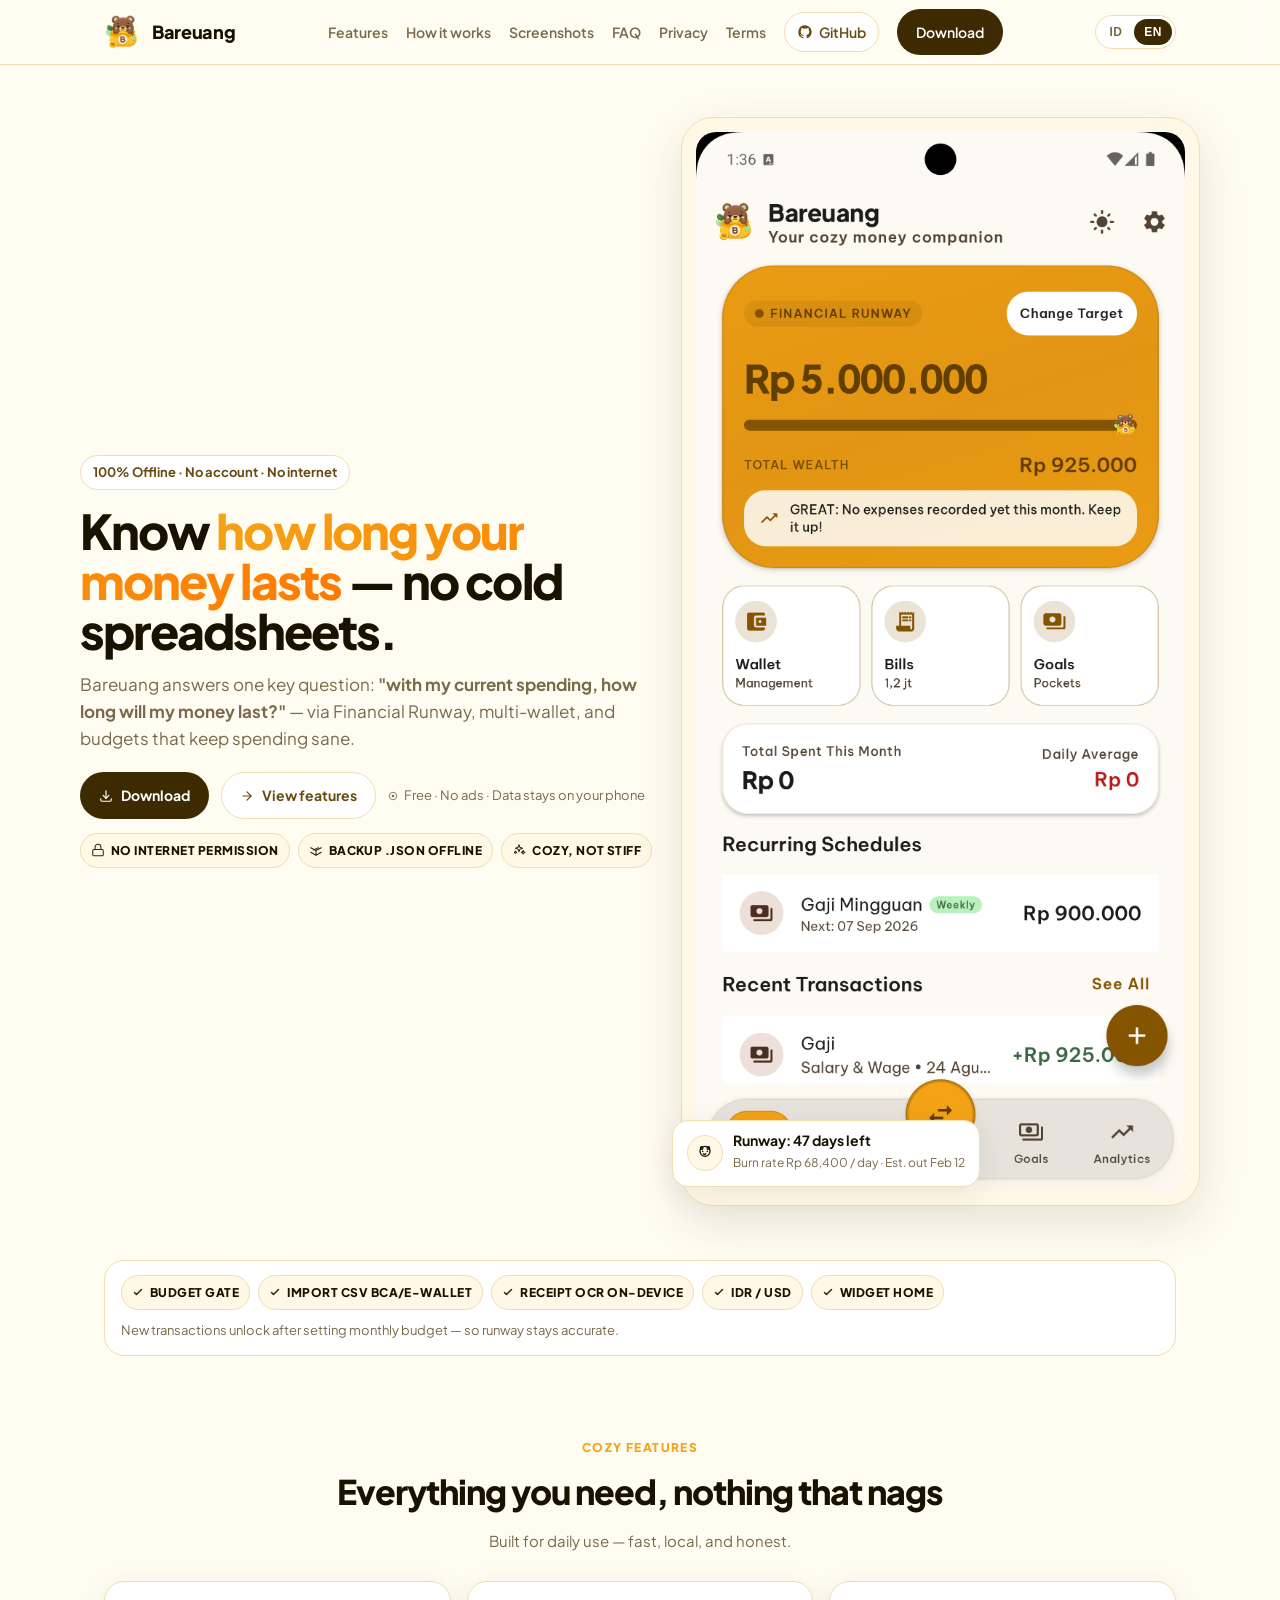
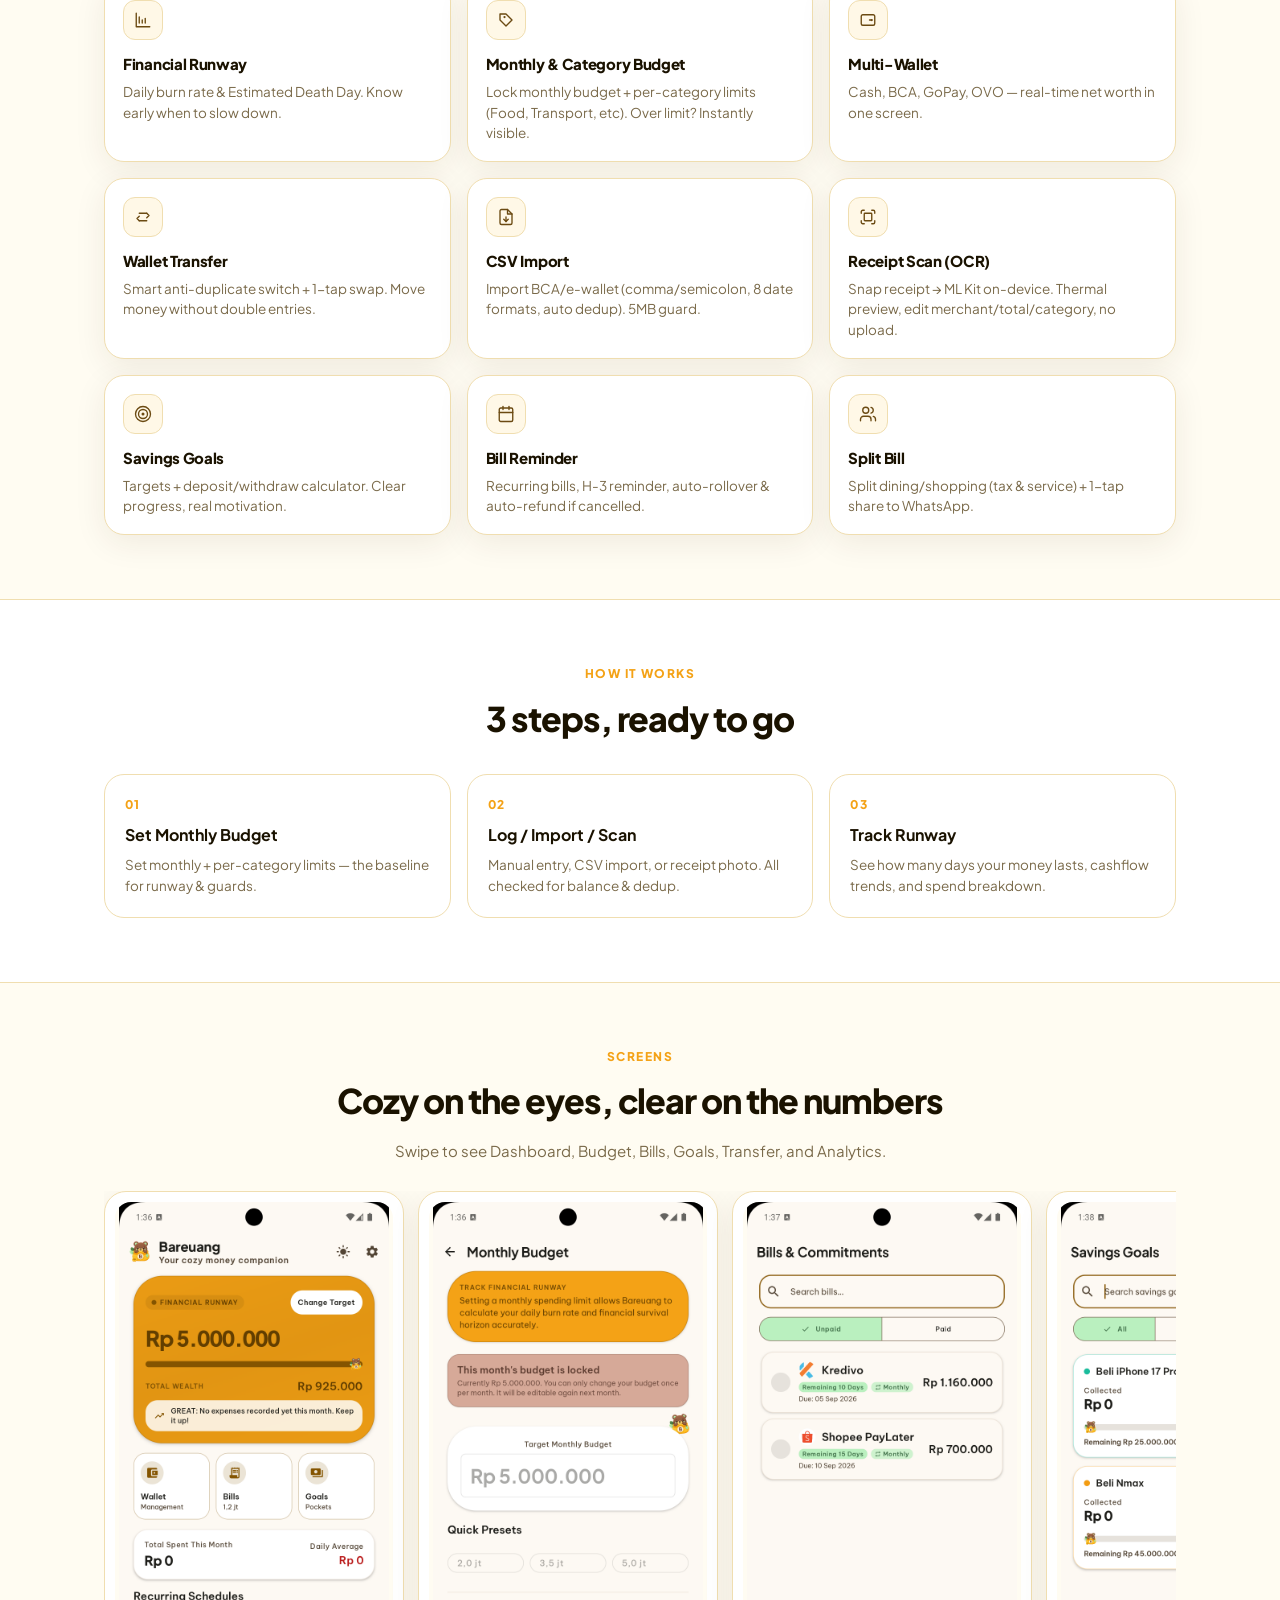
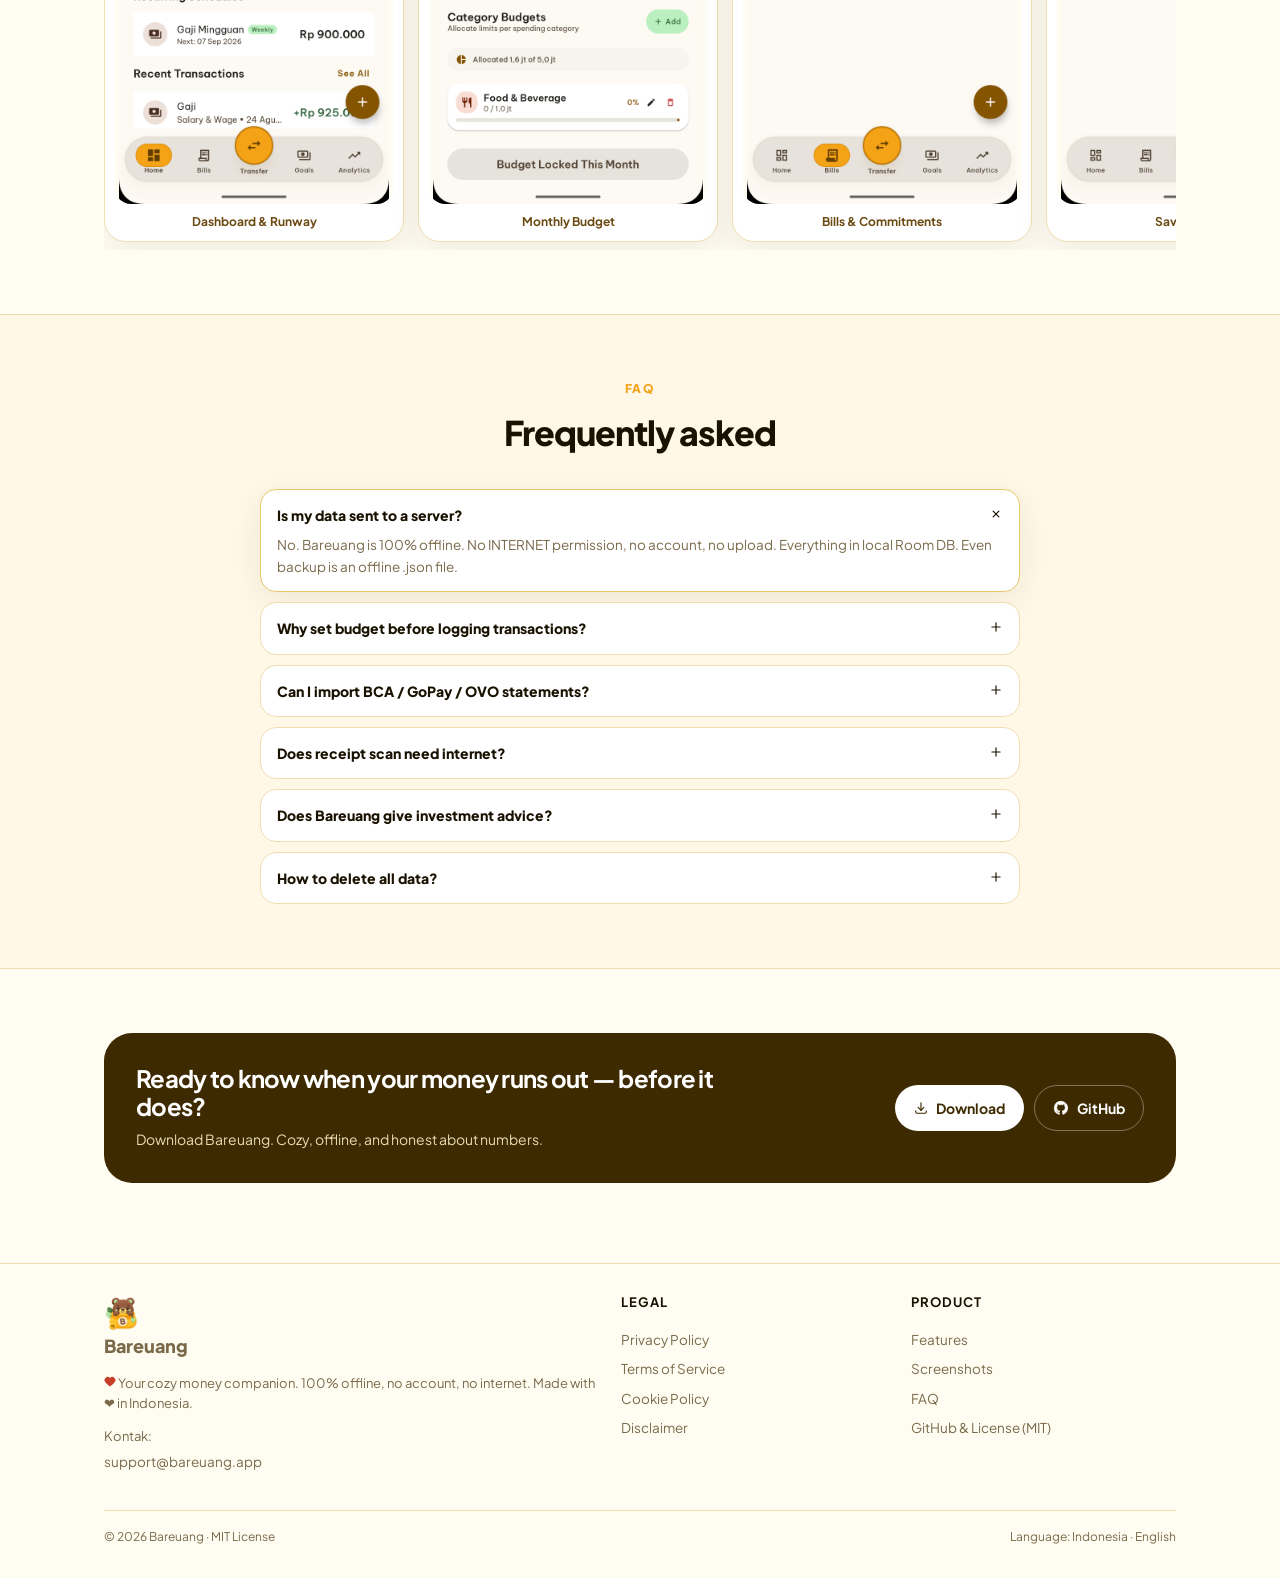
==== commit 68091d79: "feat(web): wire download buttons to latest release with fallback toast" ====
--- a/web/index.html
+++ b/web/index.html
@@ -200,7 +200,7 @@
             </svg>
             GitHub</a
           >
-          <a class="btn btn-primary" href="#download" data-i18n="nav.download"
+          <a class="btn btn-primary js-download" href="https://github.com/Udean777/Bareuang/releases/latest/download/Bareuang-latest.apk" data-i18n="nav.download"
             >Download</a
           >
         </nav>
@@ -252,8 +252,8 @@
             </p>
             <div class="hero-ctas">
               <a
-                class="btn btn-primary"
-                href="#download"
+                class="btn btn-primary js-download"
+                href="https://github.com/Udean777/Bareuang/releases/latest/download/Bareuang-latest.apk"
                 data-i18n="hero.download"
                 ><svg
                   width="14"
@@ -779,7 +779,7 @@
         </div>
       </section>
 
-      <section id="cara-kerja" class="section" class="section--alt">
+      <section id="cara-kerja" class="section section--alt">
         <div class="container">
           <div class="section-head reveal">
             <div class="kicker" data-i18n="how.kicker">Cara kerja</div>
@@ -891,7 +891,7 @@
         </div>
       </section>
 
-      <section id="faq" class="section" class="section--cream">
+      <section id="faq" class="section section--cream">
         <div class="container">
           <div class="section-head reveal">
             <div class="kicker">FAQ</div>
@@ -1065,12 +1065,8 @@
             </div>
             <div class="cta-actions">
               <a
-                class="btn"
-                href="#"
-                onclick="
-                  alert('Link Play Store akan diisi setelah publish');
-                  return false;
-                "
+                class="btn js-download"
+                href="https://github.com/Udean777/Bareuang/releases/latest/download/Bareuang-latest.apk"
                 data-i18n="cta.play"
                 ><svg
                   width="14"
@@ -1170,6 +1166,7 @@
       </div>
     </footer>
 
+    <div id="toast" class="toast" role="status" aria-live="polite"></div>
     <script src="js/main.js"></script>
   </body>
 </html>
--- a/web/css/style.css
+++ b/web/css/style.css
@@ -1015,3 +1015,13 @@
     animation: none;
   }
 }
+
+/* toast for download fallback */
+.toast{
+  position:fixed; left:50%; bottom:24px; transform:translateX(-50%) translateY(12px);
+  background:var(--brown); color:#fff; padding:12px 16px; border-radius:12px;
+  font-size:13px; font-weight:600; box-shadow:var(--shadow-lg);
+  opacity:0; pointer-events:none; transition:opacity .25s, transform .25s; z-index:99;
+  max-width:90vw; text-align:center;
+}
+.toast.show{ opacity:1; transform:translateX(-50%) translateY(0); }
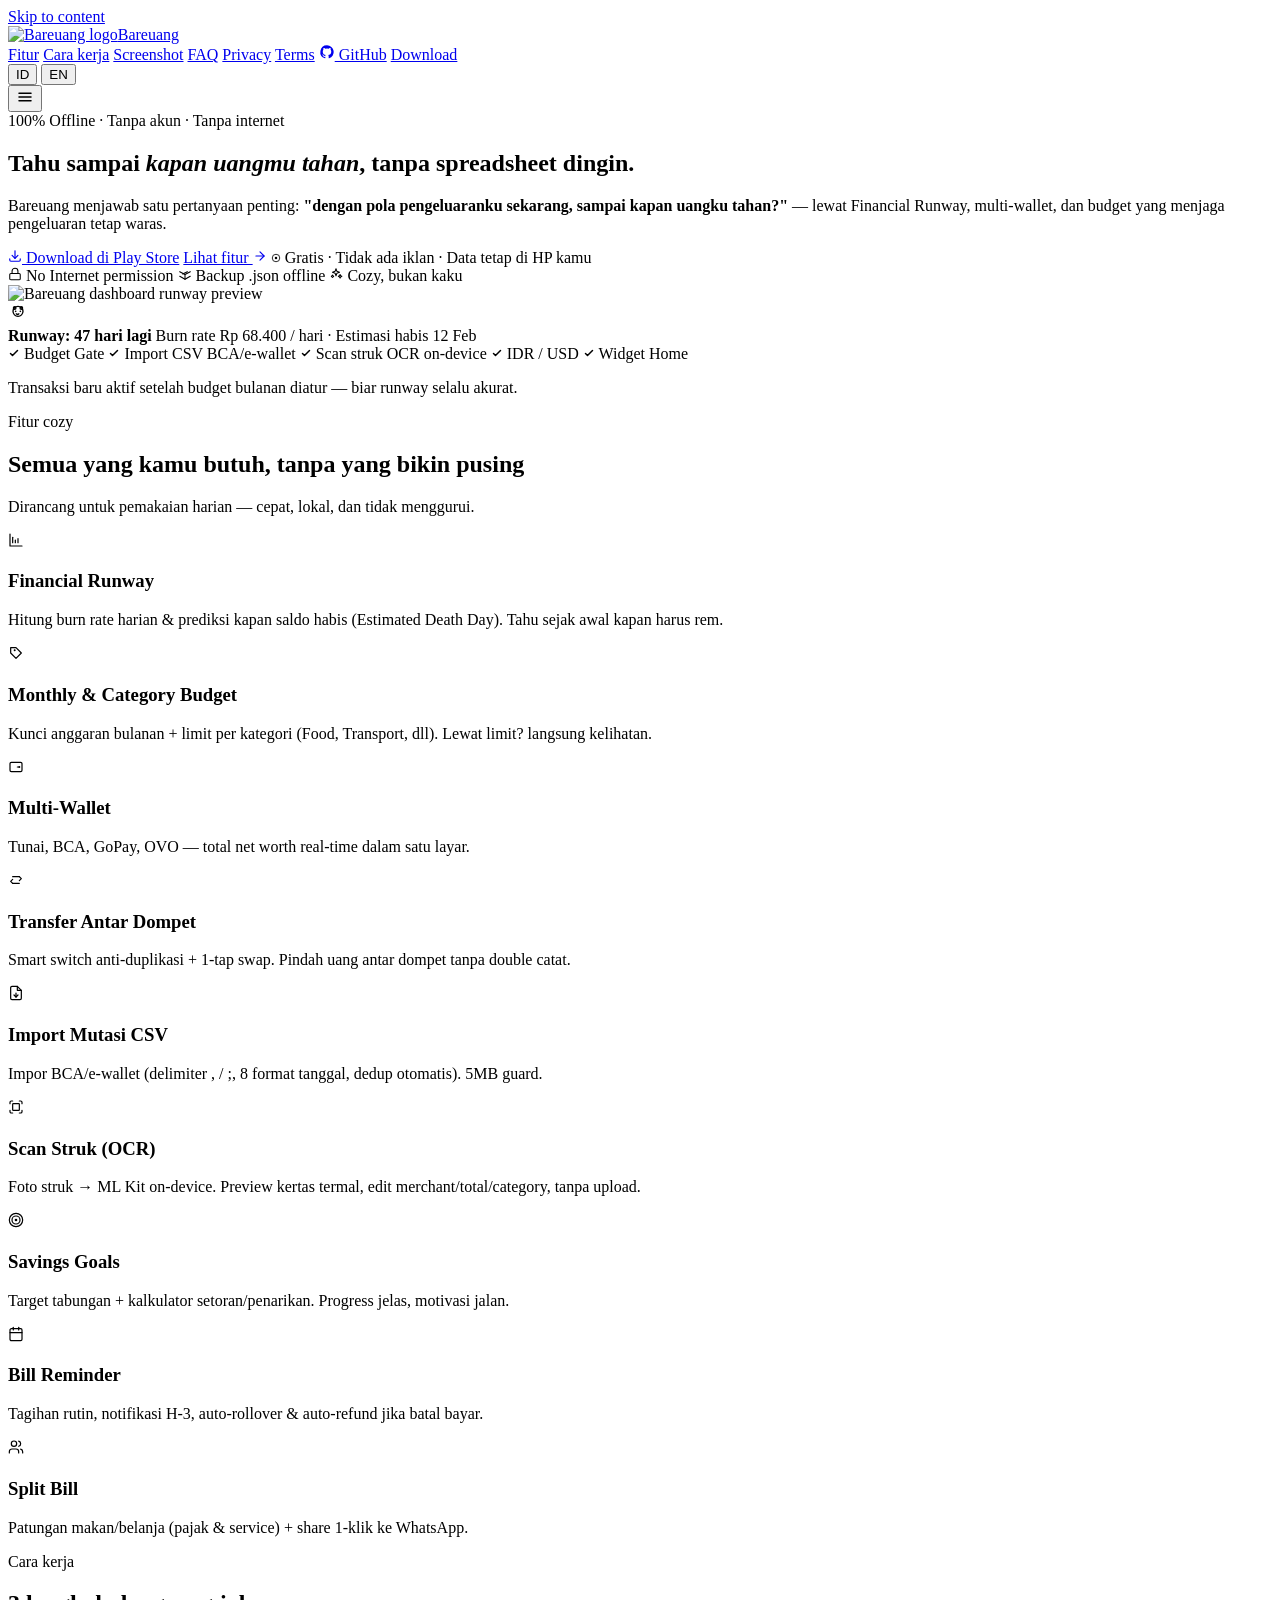
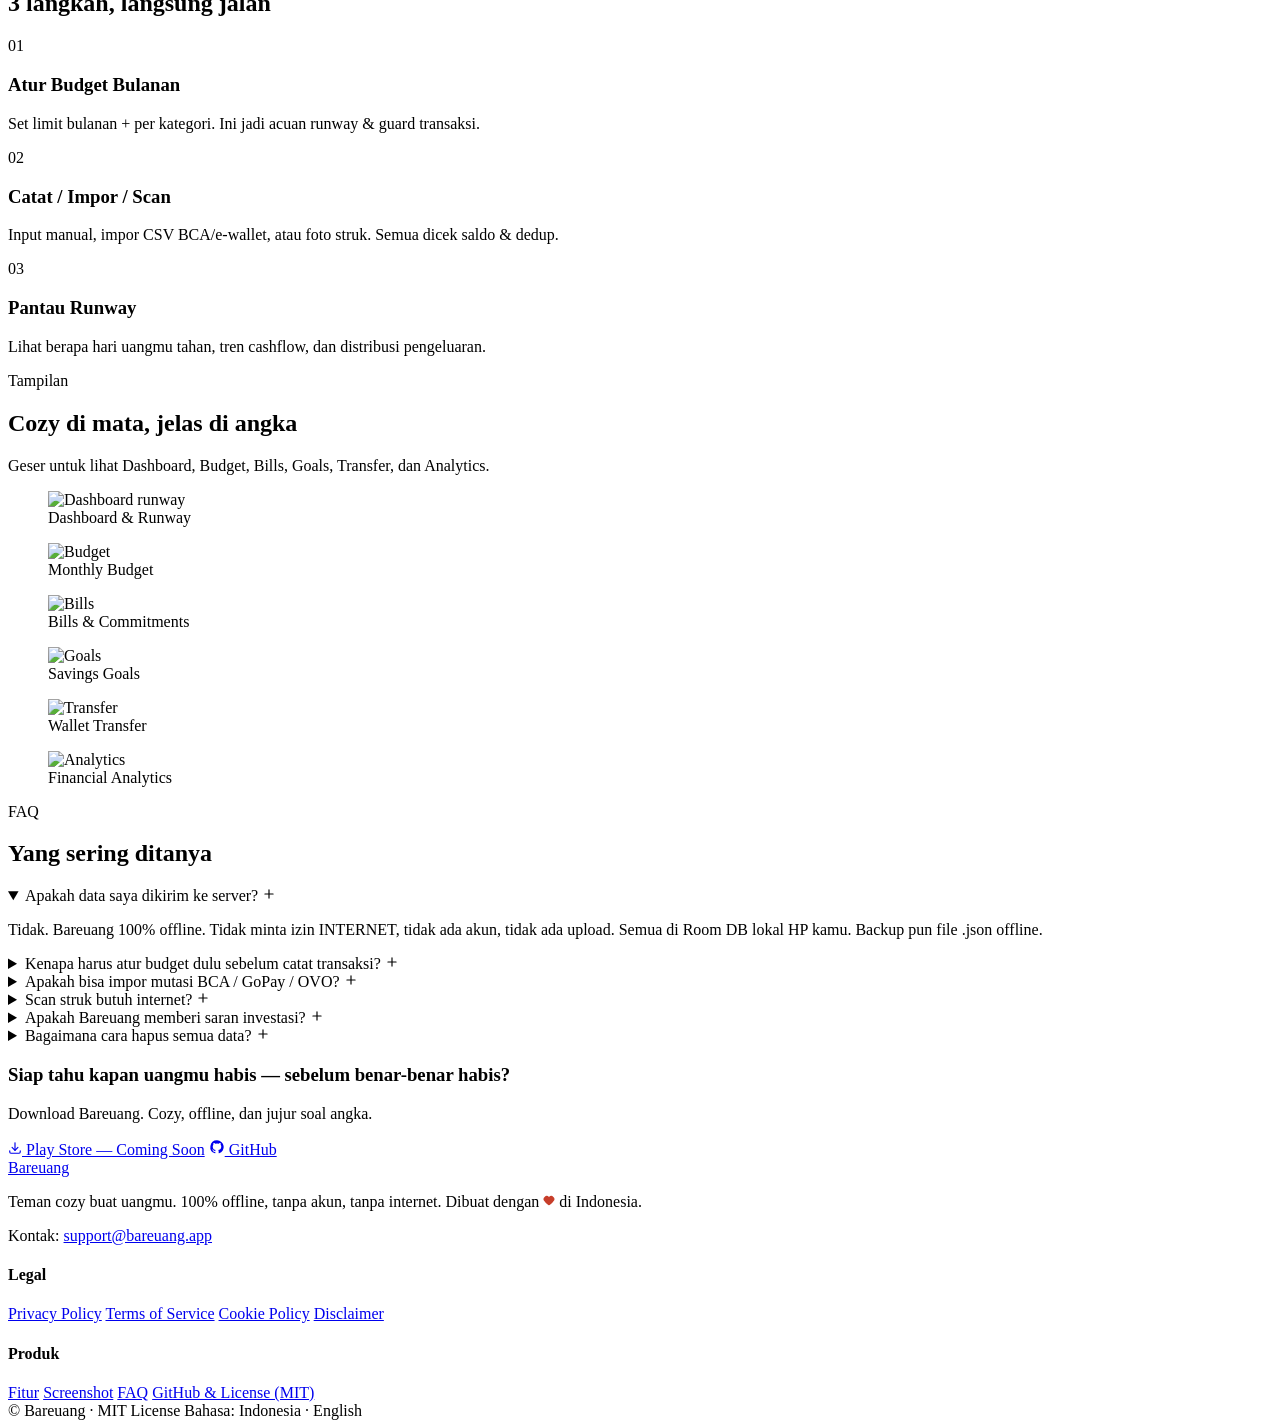
==== commit ce518af4: "feat(web): enable clean urls with vercel config and split i18n bundle" ====
--- a/web/index.html
+++ b/web/index.html
@@ -11,13 +11,13 @@
     <meta name="author" content="Bareuang" />
     <meta name="robots" content="index, follow, max-image-preview:large" />
     <meta name="theme-color" content="#3E2A00" />
-    <link rel="canonical" href="https://bareuang.app/" />
-    <link rel="alternate" hreflang="id" href="https://bareuang.app/" />
-    <link rel="alternate" hreflang="en" href="https://bareuang.app/?lang=en" />
-    <link rel="alternate" hreflang="x-default" href="https://bareuang.app/" />
+    <link rel="canonical" href="https://bareuang.vercel.app/" />
+    <link rel="alternate" hreflang="id" href="https://bareuang.vercel.app/" />
+    <link rel="alternate" hreflang="en" href="https://bareuang.vercel.app/?lang=en" />
+    <link rel="alternate" hreflang="x-default" href="https://bareuang.vercel.app/" />
     <meta property="og:type" content="website" />
     <meta property="og:site_name" content="Bareuang" />
-    <meta property="og:url" content="https://bareuang.app/" />
+    <meta property="og:url" content="https://bareuang.vercel.app/" />
     <meta property="og:title" content="Bareuang — Teman cozy buat uangmu" />
     <meta
       property="og:description"
@@ -25,7 +25,7 @@
     />
     <meta
       property="og:image"
-      content="https://bareuang.app/assets/play_store_512.png"
+      content="https://bareuang.vercel.app/assets/play_store_512.png"
     />
     <meta property="og:image:width" content="512" />
     <meta property="og:image:height" content="512" />
@@ -40,17 +40,17 @@
     />
     <meta
       name="twitter:image"
-      content="https://bareuang.app/assets/play_store_512.png"
+      content="https://bareuang.vercel.app/assets/play_store_512.png"
     />
-    <link rel="icon" href="assets/logo.png" type="image/png" />
-    <link rel="apple-touch-icon" href="assets/logo.png" />
+    <link rel="icon" href="/assets/logo.png" type="image/png" />
+    <link rel="apple-touch-icon" href="/assets/logo.png" />
     <link rel="preconnect" href="https://fonts.googleapis.com" />
     <link rel="preconnect" href="https://fonts.gstatic.com" crossorigin />
     <link
       href="https://fonts.googleapis.com/css2?family=Plus+Jakarta+Sans:wght@600;700;800;900&display=swap"
       rel="stylesheet"
     />
-    <link rel="stylesheet" href="css/style.css" />
+    <link rel="stylesheet" href="/css/style.css" />
     <script type="application/ld+json">
       {
         "@context": "https://schema.org",
@@ -151,17 +151,18 @@
             "@type": "ListItem",
             "position": 2,
             "name": "Privacy",
-            "item": "https://bareuang.app/privacy.html"
+            "item": "https://bareuang.vercel.app/privacy"
           },
           {
             "@type": "ListItem",
             "position": 3,
             "name": "Terms",
-            "item": "https://bareuang.app/terms.html"
+            "item": "https://bareuang.vercel.app/terms"
           }
         ]
       }
     </script>
+      <!-- Vercel Analytics: enable in dashboard → Analytics → Web Analytics (no code needed) -->
   </head>
   <body>
     <a href="#main" class="skip-link">Skip to content</a>
@@ -169,7 +170,7 @@
       <div class="container nav-inner">
         <a class="brand" href="#"
           ><img
-            src="assets/logo.png"
+            src="/assets/logo.png"
             alt="Bareuang logo"
             width="36"
             height="36"
@@ -180,8 +181,8 @@
           <a href="#cara-kerja" data-i18n="nav.how">Cara kerja</a>
           <a href="#screenshot" data-i18n="nav.screenshots">Screenshot</a>
           <a href="#faq" data-i18n="nav.faq">FAQ</a>
-          <a href="privacy.html">Privacy</a>
-          <a href="terms.html">Terms</a>
+          <a href="/privacy">Privacy</a>
+          <a href="/terms">Terms</a>
           <a
             class="nav-github"
             href="https://github.com/Udean777/Bareuang"
@@ -374,7 +375,7 @@
           </div>
           <div class="phone-wrap">
             <img
-              src="assets/screenshots/Dashboard.png"
+              src="/assets/screenshots/Dashboard.png"
               alt="Bareuang dashboard runway preview"
             />
             <div class="phone-float">
@@ -827,14 +828,14 @@
           <div class="shots">
             <figure class="reveal">
               <img
-                src="assets/screenshots/Dashboard.png"
+                src="/assets/screenshots/Dashboard.png"
                 alt="Dashboard runway"
               />
               <figcaption>Dashboard & Runway</figcaption>
             </figure>
             <figure class="reveal reveal-delay-1">
               <img
-                src="assets/screenshots/Budget.png"
+                src="/assets/screenshots/Budget.png"
                 loading="lazy"
                 decoding="async"
                 width="390"
@@ -845,7 +846,7 @@
             </figure>
             <figure class="reveal reveal-delay-2">
               <img
-                src="assets/screenshots/Due-Bills.png"
+                src="/assets/screenshots/Due-Bills.png"
                 loading="lazy"
                 decoding="async"
                 width="390"
@@ -856,7 +857,7 @@
             </figure>
             <figure class="reveal">
               <img
-                src="assets/screenshots/Goals.png"
+                src="/assets/screenshots/Goals.png"
                 loading="lazy"
                 decoding="async"
                 width="390"
@@ -867,7 +868,7 @@
             </figure>
             <figure class="reveal reveal-delay-1">
               <img
-                src="assets/screenshots/Transfer.png"
+                src="/assets/screenshots/Transfer.png"
                 loading="lazy"
                 decoding="async"
                 width="390"
@@ -878,7 +879,7 @@
             </figure>
             <figure class="reveal reveal-delay-2">
               <img
-                src="assets/screenshots/Analytics.png"
+                src="/assets/screenshots/Analytics.png"
                 loading="lazy"
                 decoding="async"
                 width="390"
@@ -1114,7 +1115,7 @@
         <div class="footer-grid">
           <div>
             <a class="brand" href="#"
-              ><img src="assets/logo.png" alt="" class="brand-logo-sm" /><span
+              ><img src="/assets/logo.png" alt="" class="brand-logo-sm" /><span
                 >Bareuang</span
               ></a
             >
@@ -1144,10 +1145,10 @@
           </div>
           <div>
             <h4>Legal</h4>
-            <a href="privacy.html">Privacy Policy</a>
-            <a href="terms.html">Terms of Service</a>
-            <a href="privacy.html#cookies">Cookie Policy</a>
-            <a href="terms.html#disclaimer">Disclaimer</a>
+            <a href="/privacy">Privacy Policy</a>
+            <a href="/terms">Terms of Service</a>
+            <a href="/privacy#cookies">Cookie Policy</a>
+            <a href="/terms#disclaimer">Disclaimer</a>
           </div>
           <div>
             <h4 data-i18n="footer.product">Produk</h4>
@@ -1167,6 +1168,7 @@
     </footer>
 
     <div id="toast" class="toast" role="status" aria-live="polite"></div>
-    <script src="js/main.js"></script>
+    <script src="/js/i18n.js"></script>
+    <script src="/js/main.js"></script>
   </body>
 </html>
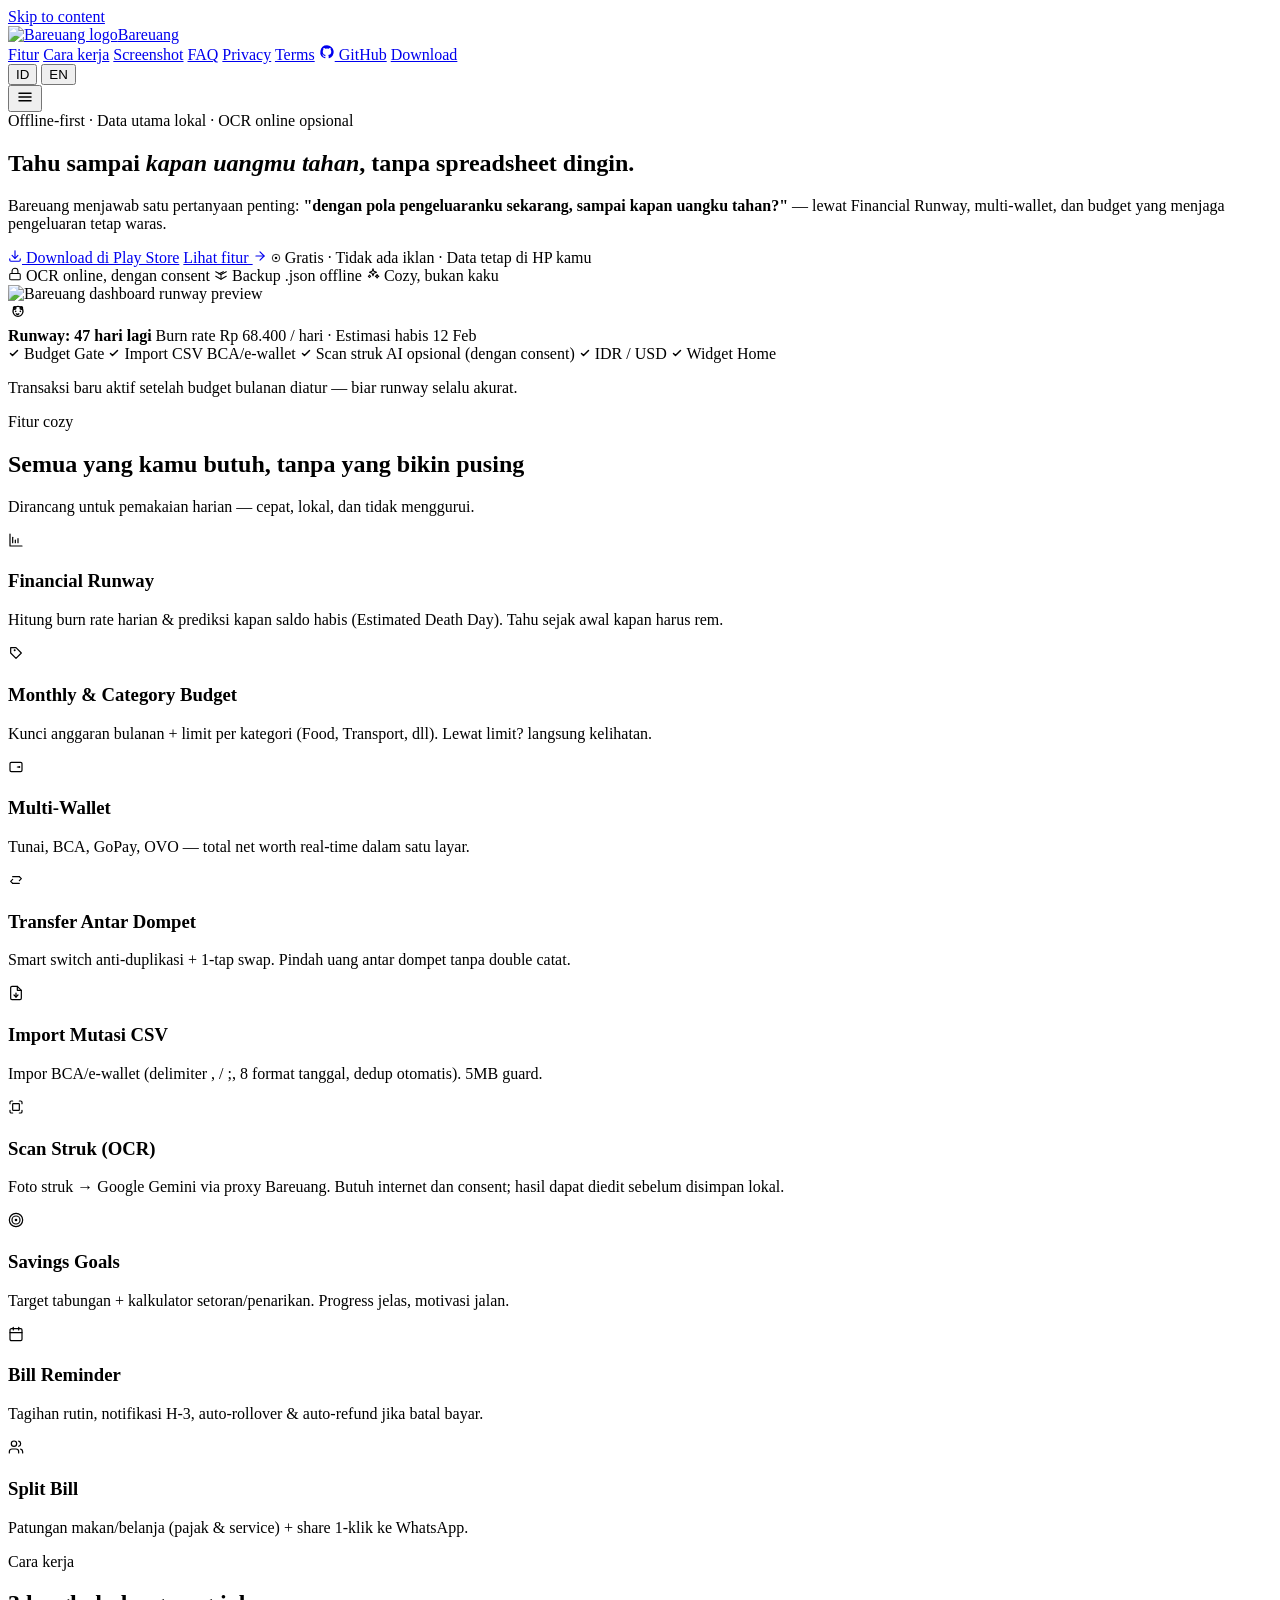
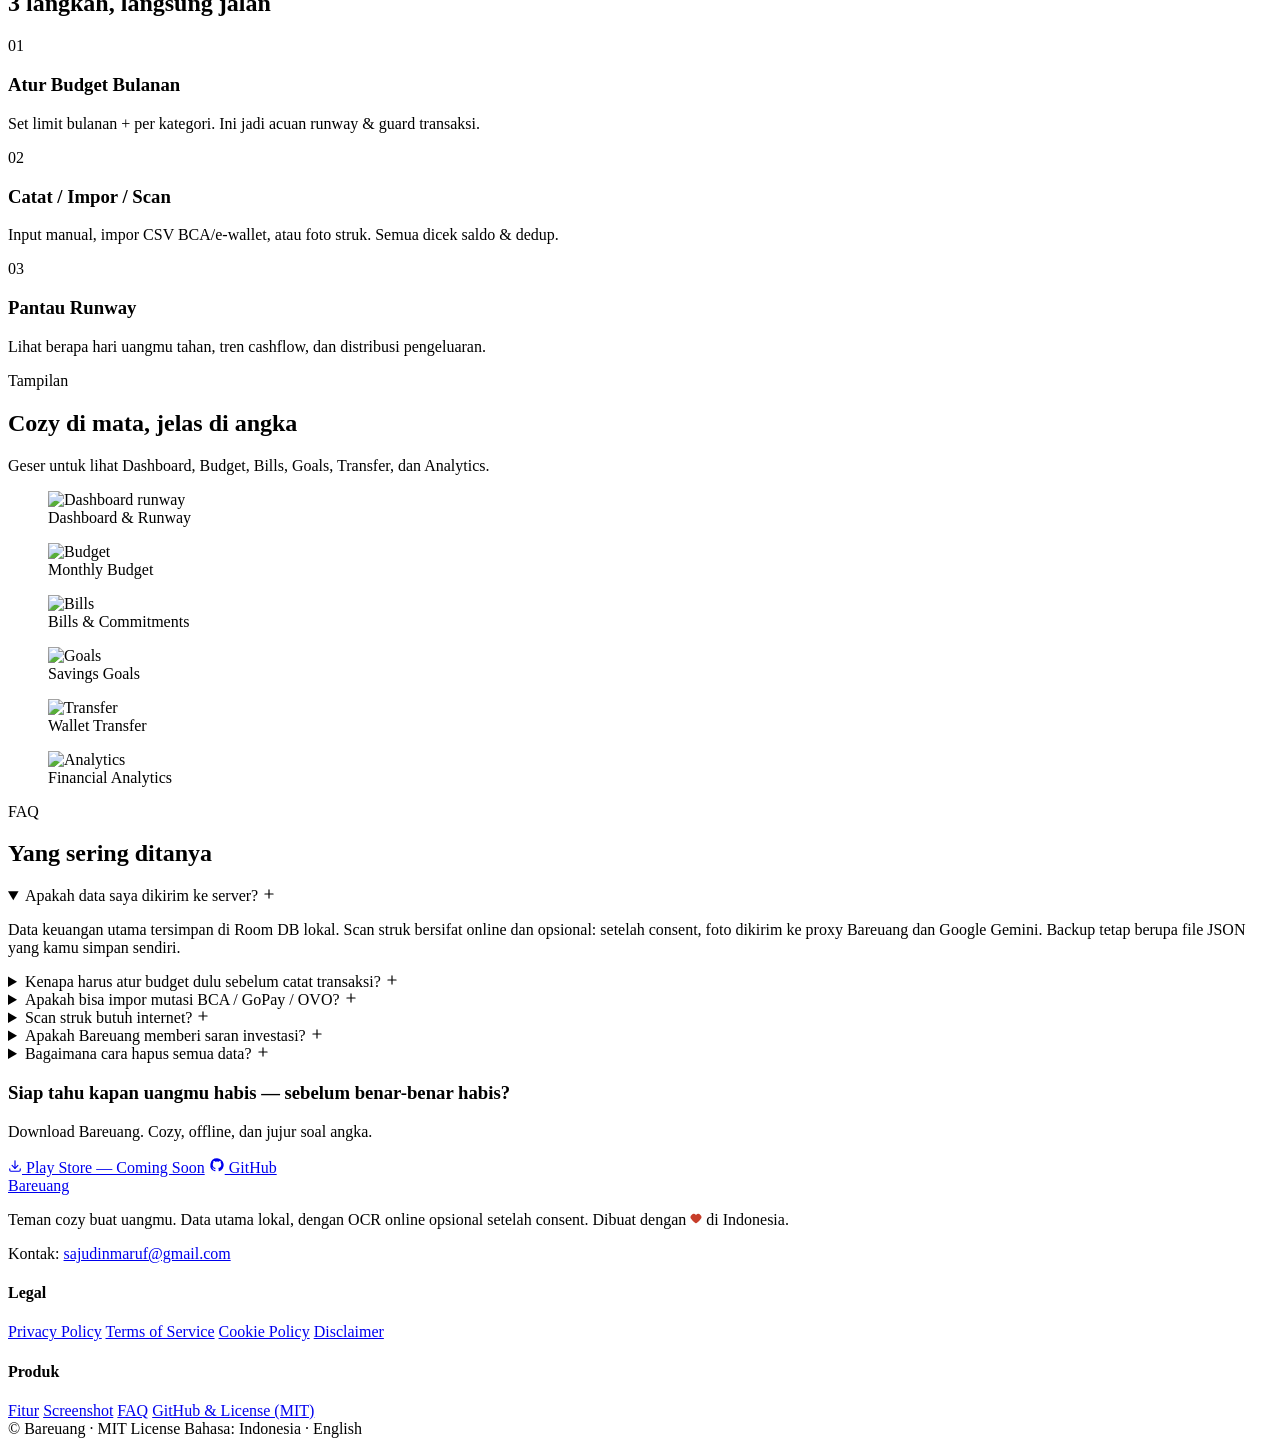
==== commit 9ff445c0: "feat: harden OCR, adopt guest-only storage, and strengthen release validation" ====
--- a/web/index.html
+++ b/web/index.html
@@ -6,42 +6,48 @@
     <title>Bareuang — Teman cozy buat uangmu</title>
     <meta
       name="description"
-      content="Tahu sampai kapan uangmu tahan. Kelola banyak dompet, pantau tagihan, dan wujudkan target tabungan — 100% offline, tanpa akun, tanpa internet."
+      content="Tahu sampai kapan uangmu tahan. Data keuangan utama lokal, dengan Scan Struk AI online opsional setelah consent."
     />
     <meta name="author" content="Bareuang" />
     <meta name="robots" content="index, follow, max-image-preview:large" />
     <meta name="theme-color" content="#3E2A00" />
-    <link rel="canonical" href="https://bareuang.vercel.app/" />
-    <link rel="alternate" hreflang="id" href="https://bareuang.vercel.app/" />
-    <link rel="alternate" hreflang="en" href="https://bareuang.vercel.app/?lang=en" />
-    <link rel="alternate" hreflang="x-default" href="https://bareuang.vercel.app/" />
+    <link rel="canonical" href="https://bareuang.app/" />
+    <link rel="alternate" hreflang="id" href="https://bareuang.app/" />
+    <link rel="alternate" hreflang="en" href="https://bareuang.app/?lang=en" />
+    <link rel="alternate" hreflang="x-default" href="https://bareuang.app/" />
     <meta property="og:type" content="website" />
     <meta property="og:site_name" content="Bareuang" />
-    <meta property="og:url" content="https://bareuang.vercel.app/" />
+    <meta property="og:url" content="https://bareuang.app/" />
     <meta property="og:title" content="Bareuang — Teman cozy buat uangmu" />
     <meta
       property="og:description"
-      content="Financial Runway, multi-wallet, budget per kategori, scan struk OCR on-device. 100% offline."
+      content="Financial Runway, multi-wallet, budget per kategori, dan Scan Struk AI online opsional dengan consent."
     />
     <meta
       property="og:image"
-      content="https://bareuang.vercel.app/assets/play_store_512.png"
+      content="https://bareuang.app/assets/og-image.png"
     />
-    <meta property="og:image:width" content="512" />
-    <meta property="og:image:height" content="512" />
-    <meta property="og:image:alt" content="Bareuang logo" />
+    <meta
+      property="og:image:secure_url"
+      content="https://bareuang.app/assets/og-image.png"
+    />
+    <meta property="og:image:type" content="image/png" />
+    <meta property="og:image:width" content="1200" />
+    <meta property="og:image:height" content="630" />
+    <meta property="og:image:alt" content="Bareuang — Teman cozy buat uangmu" />
     <meta property="og:locale" content="id_ID" />
     <meta property="og:locale:alternate" content="en_US" />
     <meta name="twitter:card" content="summary_large_image" />
     <meta name="twitter:title" content="Bareuang — Teman cozy buat uangmu" />
     <meta
       name="twitter:description"
-      content="Tahu sampai kapan uangmu tahan — 100% offline, tanpa akun, tanpa internet."
+      content="Tahu sampai kapan uangmu tahan — data keuangan utama lokal, Scan Struk AI online opsional."
     />
     <meta
       name="twitter:image"
-      content="https://bareuang.vercel.app/assets/play_store_512.png"
+      content="https://bareuang.app/assets/og-image.png"
     />
+    <meta name="twitter:image:alt" content="Bareuang — Teman cozy buat uangmu" />
     <link rel="icon" href="/assets/logo.png" type="image/png" />
     <link rel="apple-touch-icon" href="/assets/logo.png" />
     <link rel="preconnect" href="https://fonts.googleapis.com" />
@@ -56,7 +62,7 @@
         "@context": "https://schema.org",
         "@type": "SoftwareApplication",
         "name": "Bareuang",
-        "description": "Teman cozy buat uangmu — Financial Runway, multi-wallet, budget, scan struk OCR 100% offline.",
+        "description": "Teman cozy buat uangmu — Financial Runway, multi-wallet, budget, dan Scan Struk AI online opsional.",
         "applicationCategory": "FinanceApplication",
         "operatingSystem": "Android",
         "offers": { "@type": "Offer", "price": "0", "priceCurrency": "IDR" },
@@ -80,7 +86,7 @@
             "name": "Apakah data saya dikirim ke server?",
             "acceptedAnswer": {
               "@type": "Answer",
-              "text": "Tidak. Bareuang 100% offline. Tidak minta izin INTERNET, tidak ada akun, tidak ada upload. Semua di Room DB lokal HP kamu."
+              "text": "Data keuangan utama tersimpan di Room DB lokal. Scan struk adalah fitur online opsional: setelah consent, foto dikirim melalui proxy Bareuang ke Google Gemini untuk diekstrak."
             }
           },
           {
@@ -104,7 +110,7 @@
             "name": "Scan struk butuh internet?",
             "acceptedAnswer": {
               "@type": "Answer",
-              "text": "Tidak. OCR pakai ML Kit on-device."
+              "text": "Ya. Scan struk membutuhkan internet dan consent karena foto dikirim ke proxy Bareuang dan Google Gemini. Hasilnya dapat diedit sebelum disimpan lokal."
             }
           },
           {
@@ -151,13 +157,13 @@
             "@type": "ListItem",
             "position": 2,
             "name": "Privacy",
-            "item": "https://bareuang.vercel.app/privacy"
+                "item": "https://bareuang.app/privacy"
           },
           {
             "@type": "ListItem",
             "position": 3,
             "name": "Terms",
-            "item": "https://bareuang.vercel.app/terms"
+                "item": "https://bareuang.app/terms"
           }
         ]
       }
@@ -201,7 +207,7 @@
             </svg>
             GitHub</a
           >
-          <a class="btn btn-primary js-download" href="https://github.com/Udean777/Bareuang/releases/latest/download/Bareuang-latest.apk" data-i18n="nav.download"
+          <a class="btn btn-primary js-download" href="/api/download" download="Bareuang-latest.apk" data-i18n="nav.download"
             >Download</a
           >
         </nav>
@@ -237,7 +243,7 @@
         <div class="container hero-grid">
           <div>
             <span class="eyebrow" data-i18n="hero.eyebrow"
-              ><i></i> 100% Offline · Tanpa akun · Tanpa internet</span
+              ><i></i> Offline-first · Data utama lokal · OCR online opsional</span
             >
             <h1 data-i18n="hero.title">
               Tahu sampai <em>kapan uangmu tahan</em>, tanpa spreadsheet dingin.
@@ -254,7 +260,8 @@
             <div class="hero-ctas">
               <a
                 class="btn btn-primary js-download"
-                href="https://github.com/Udean777/Bareuang/releases/latest/download/Bareuang-latest.apk"
+                href="/api/download"
+                download="Bareuang-latest.apk"
                 data-i18n="hero.download"
                 ><svg
                   width="14"
@@ -330,7 +337,7 @@
                   <rect x="3" y="11" width="18" height="11" rx="2" />
                   <path d="M7 11V7a5 5 0 0 1 10 0v4" />
                 </svg>
-                No Internet permission</span
+                OCR online, dengan consent</span
               >
               <span class="badge" data-i18n="hero.badge2"
                 ><svg
@@ -475,7 +482,7 @@
                   <path d="M5 13l4 4L19 7" />
                 </svg>
                 <span data-i18n="trust.ocr"
-                  >Scan struk OCR on-device</span
+                  >Scan struk AI opsional (dengan consent)</span
                 ></span
               >
               <span class="badge"
@@ -692,8 +699,8 @@
               </div>
               <h3 data-i18n="features.c6t">Scan Struk (OCR)</h3>
               <p data-i18n="features.c6d">
-                Foto struk → ML Kit on-device. Preview kertas termal, edit
-                merchant/total/category, tanpa upload.
+                Foto struk → Google Gemini via proxy Bareuang. Butuh internet
+                dan consent; hasil dapat diedit sebelum disimpan lokal.
               </p>
             </div>
             <div class="card reveal">
@@ -920,9 +927,10 @@
                 ></span>
               </summary>
               <p data-i18n="faq.a1">
-                Tidak. Bareuang 100% offline. Tidak minta izin INTERNET, tidak
-                ada akun, tidak ada upload. Semua di Room DB lokal HP kamu.
-                Backup pun file .json offline.
+                Data keuangan utama tersimpan di Room DB lokal. Scan struk
+                bersifat online dan opsional: setelah consent, foto dikirim ke
+                proxy Bareuang dan Google Gemini. Backup tetap berupa file JSON
+                yang kamu simpan sendiri.
               </p>
             </details>
             <details>
@@ -996,8 +1004,9 @@
                 ></span>
               </summary>
               <p data-i18n="faq.a4">
-                Tidak. OCR pakai ML Kit on-device. Foto struk diproses lokal,
-                preview kertas termal, kamu bisa edit sebelum simpan.
+                Ya. Scan struk membutuhkan internet dan consent karena foto
+                dikirim ke proxy Bareuang dan Google Gemini. Hasilnya bisa
+                diedit sebelum disimpan ke database lokal.
               </p>
             </details>
             <details>
@@ -1067,7 +1076,8 @@
             <div class="cta-actions">
               <a
                 class="btn js-download"
-                href="https://github.com/Udean777/Bareuang/releases/latest/download/Bareuang-latest.apk"
+                href="/api/download"
+                download="Bareuang-latest.apk"
                 data-i18n="cta.play"
                 ><svg
                   width="14"
@@ -1120,7 +1130,8 @@
               ></a
             >
             <p class="footer-meta footer-desc" data-i18n="footer.desc">
-              Teman cozy buat uangmu. 100% offline, tanpa akun, tanpa internet.
+              Teman cozy buat uangmu. Data utama lokal, dengan OCR online
+              opsional setelah consent.
               Dibuat dengan
               <svg
                 width="12"
@@ -1138,8 +1149,8 @@
             </p>
             <p class="footer-meta footer-contact" id="contact">
               Kontak:
-              <a href="mailto:support@bareuang.app" class="contact-link"
-                >support@bareuang.app</a
+              <a href="mailto:sajudinmaruf@gmail.com" class="contact-link"
+                >sajudinmaruf@gmail.com</a
               >
             </p>
           </div>
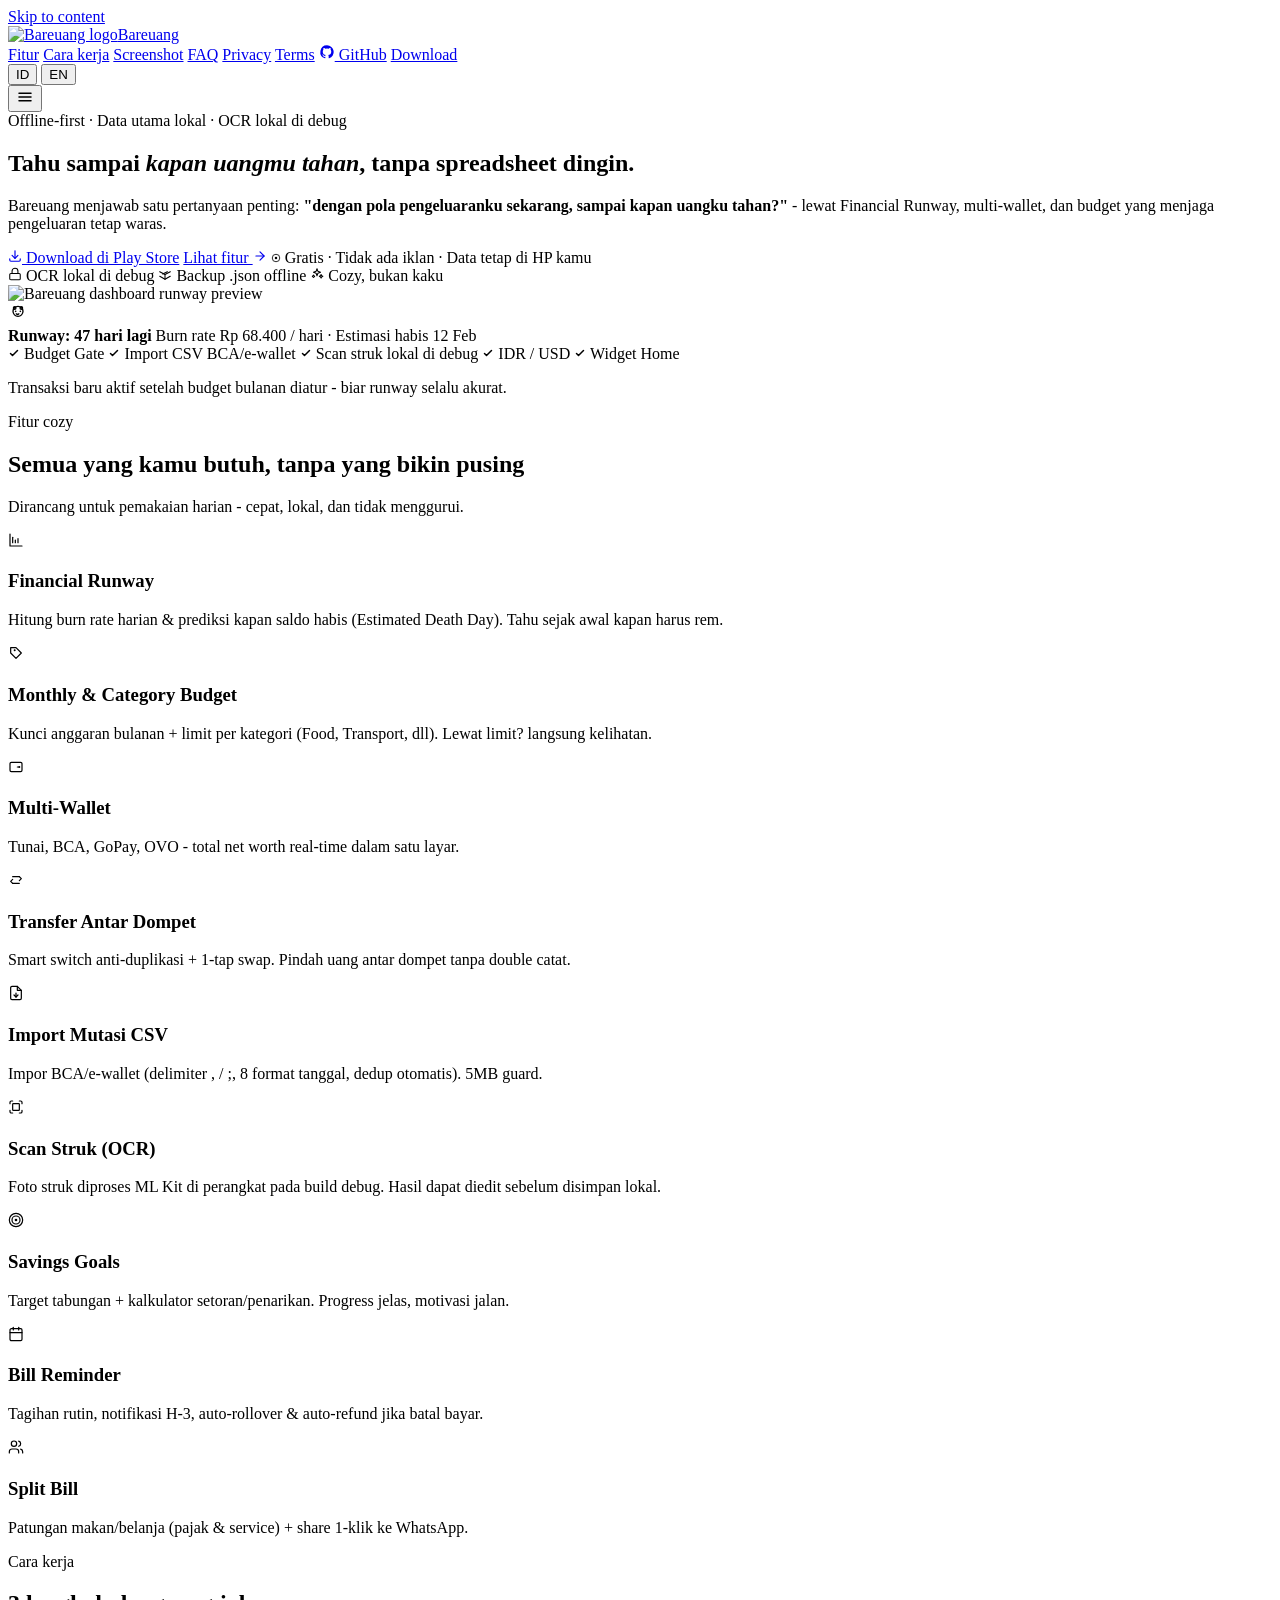
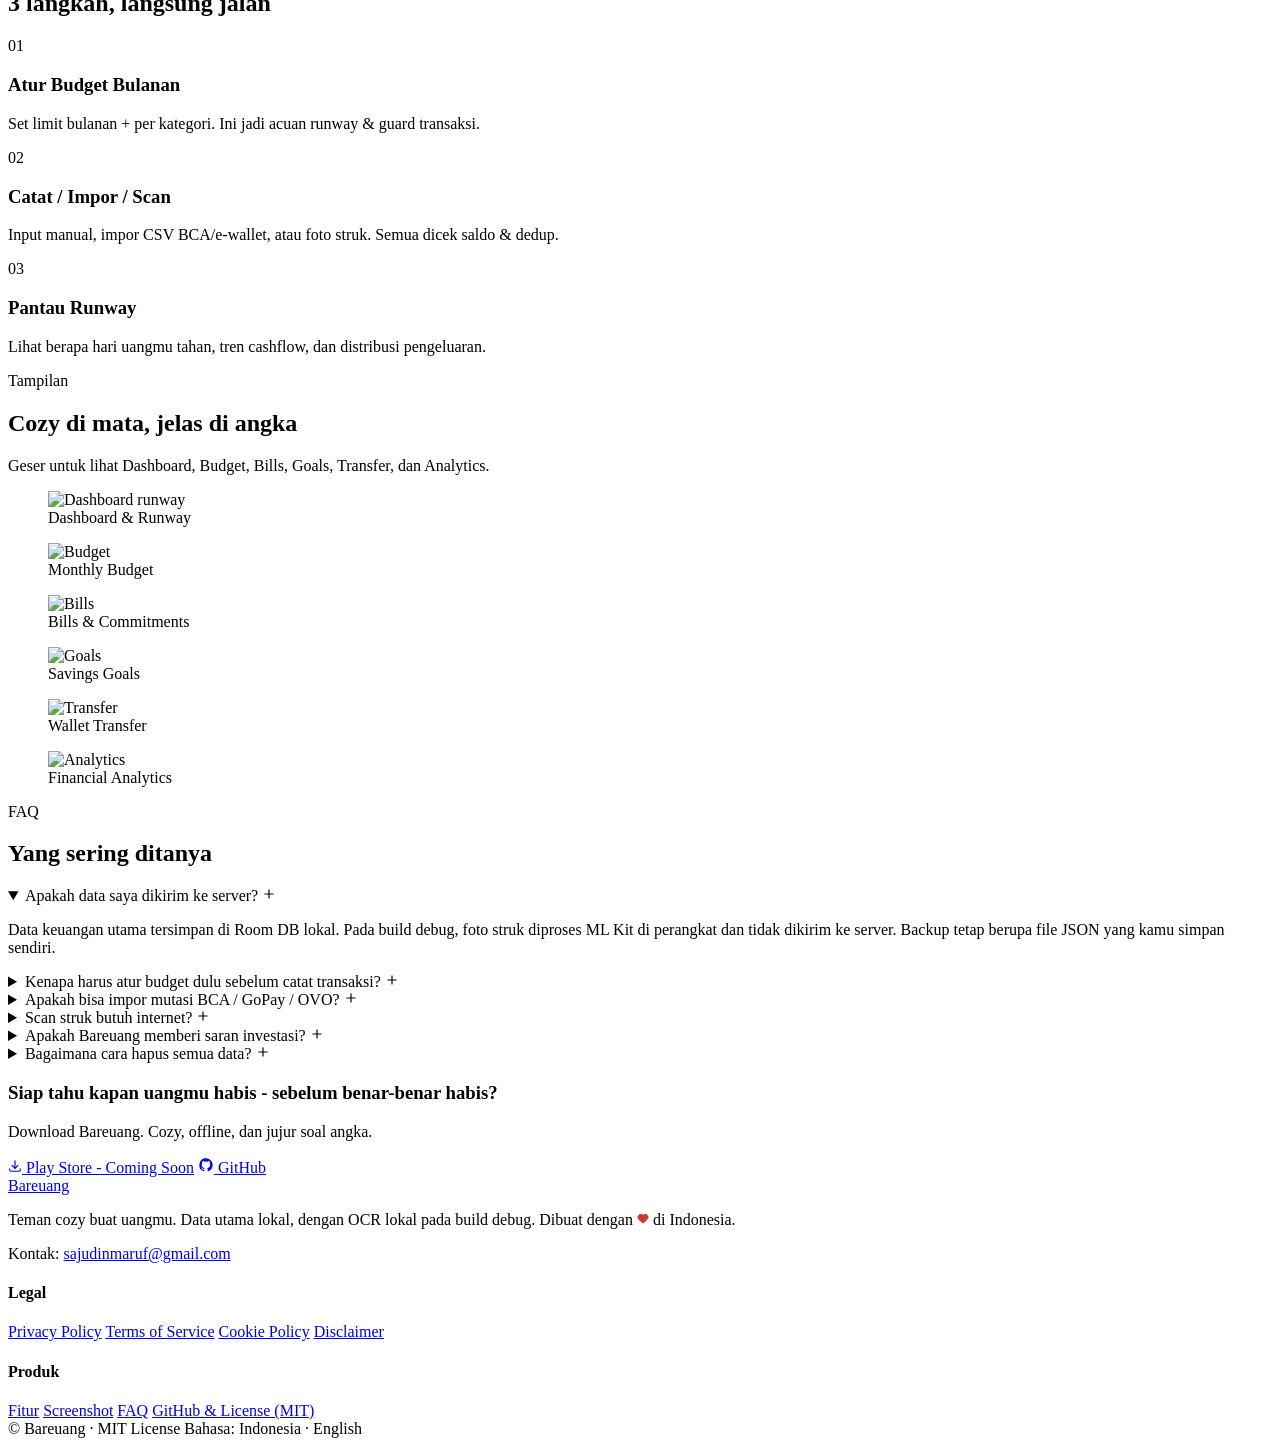
==== commit 33f2c9c3: "feat(ui): complete consistency, accessibility, and OCR hardening" ====
--- a/web/index.html
+++ b/web/index.html
@@ -3,10 +3,10 @@
   <head>
     <meta charset="utf-8" />
     <meta name="viewport" content="width=device-width, initial-scale=1" />
-    <title>Bareuang — Teman cozy buat uangmu</title>
+    <title>Bareuang - Teman cozy buat uangmu</title>
     <meta
       name="description"
-      content="Tahu sampai kapan uangmu tahan. Data keuangan utama lokal, dengan Scan Struk AI online opsional setelah consent."
+      content="Tahu sampai kapan uangmu tahan. Data keuangan utama lokal, dengan OCR struk lokal pada build debug."
     />
     <meta name="author" content="Bareuang" />
     <meta name="robots" content="index, follow, max-image-preview:large" />
@@ -18,10 +18,10 @@
     <meta property="og:type" content="website" />
     <meta property="og:site_name" content="Bareuang" />
     <meta property="og:url" content="https://bareuang.app/" />
-    <meta property="og:title" content="Bareuang — Teman cozy buat uangmu" />
+    <meta property="og:title" content="Bareuang - Teman cozy buat uangmu" />
     <meta
       property="og:description"
-      content="Financial Runway, multi-wallet, budget per kategori, dan Scan Struk AI online opsional dengan consent."
+      content="Financial Runway, multi-wallet, budget per kategori, dan OCR struk lokal pada build debug."
     />
     <meta
       property="og:image"
@@ -34,20 +34,20 @@
     <meta property="og:image:type" content="image/png" />
     <meta property="og:image:width" content="1200" />
     <meta property="og:image:height" content="630" />
-    <meta property="og:image:alt" content="Bareuang — Teman cozy buat uangmu" />
+    <meta property="og:image:alt" content="Bareuang - Teman cozy buat uangmu" />
     <meta property="og:locale" content="id_ID" />
     <meta property="og:locale:alternate" content="en_US" />
     <meta name="twitter:card" content="summary_large_image" />
-    <meta name="twitter:title" content="Bareuang — Teman cozy buat uangmu" />
+    <meta name="twitter:title" content="Bareuang - Teman cozy buat uangmu" />
     <meta
       name="twitter:description"
-      content="Tahu sampai kapan uangmu tahan — data keuangan utama lokal, Scan Struk AI online opsional."
+      content="Tahu sampai kapan uangmu tahan - data keuangan utama lokal, dengan OCR struk lokal pada build debug."
     />
     <meta
       name="twitter:image"
       content="https://bareuang.app/assets/og-image.png"
     />
-    <meta name="twitter:image:alt" content="Bareuang — Teman cozy buat uangmu" />
+    <meta name="twitter:image:alt" content="Bareuang - Teman cozy buat uangmu" />
     <link rel="icon" href="/assets/logo.png" type="image/png" />
     <link rel="apple-touch-icon" href="/assets/logo.png" />
     <link rel="preconnect" href="https://fonts.googleapis.com" />
@@ -62,7 +62,7 @@
         "@context": "https://schema.org",
         "@type": "SoftwareApplication",
         "name": "Bareuang",
-        "description": "Teman cozy buat uangmu — Financial Runway, multi-wallet, budget, dan Scan Struk AI online opsional.",
+        "description": "Teman cozy buat uangmu - Financial Runway, multi-wallet, budget, dan OCR struk lokal pada build debug.",
         "applicationCategory": "FinanceApplication",
         "operatingSystem": "Android",
         "offers": { "@type": "Offer", "price": "0", "priceCurrency": "IDR" },
@@ -86,7 +86,7 @@
             "name": "Apakah data saya dikirim ke server?",
             "acceptedAnswer": {
               "@type": "Answer",
-              "text": "Data keuangan utama tersimpan di Room DB lokal. Scan struk adalah fitur online opsional: setelah consent, foto dikirim melalui proxy Bareuang ke Google Gemini untuk diekstrak."
+              "text": "Data keuangan utama tersimpan di Room DB lokal. Pada build debug, foto struk diproses di perangkat dengan ML Kit dan tidak dikirim ke server."
             }
           },
           {
@@ -94,7 +94,7 @@
             "name": "Kenapa harus atur budget dulu sebelum catat transaksi?",
             "acceptedAnswer": {
               "@type": "Answer",
-              "text": "Budget Gate — biar Financial Runway punya acuan yang akurat."
+              "text": "Budget Gate - biar Financial Runway punya acuan yang akurat."
             }
           },
           {
@@ -110,7 +110,7 @@
             "name": "Scan struk butuh internet?",
             "acceptedAnswer": {
               "@type": "Answer",
-              "text": "Ya. Scan struk membutuhkan internet dan consent karena foto dikirim ke proxy Bareuang dan Google Gemini. Hasilnya dapat diedit sebelum disimpan lokal."
+              "text": "Pada build debug, tidak. Scan struk memakai ML Kit di perangkat dan dapat diproses tanpa internet. Build release menonaktifkan OCR."
             }
           },
           {
@@ -218,7 +218,13 @@
             </button>
             <button data-lang="en" aria-pressed="false">EN</button>
           </div>
-          <button class="hamburger" id="hamburger" aria-label="Menu">
+          <button
+            class="hamburger"
+            id="hamburger"
+            aria-label="Menu"
+            aria-controls="navLinks"
+            aria-expanded="false"
+          >
             <svg
               width="18"
               height="18"
@@ -243,7 +249,7 @@
         <div class="container hero-grid">
           <div>
             <span class="eyebrow" data-i18n="hero.eyebrow"
-              ><i></i> Offline-first · Data utama lokal · OCR online opsional</span
+              >Offline-first · Data utama lokal · OCR lokal di debug</span
             >
             <h1 data-i18n="hero.title">
               Tahu sampai <em>kapan uangmu tahan</em>, tanpa spreadsheet dingin.
@@ -254,7 +260,7 @@
                 >"dengan pola pengeluaranku sekarang, sampai kapan uangku
                 tahan?"</strong
               >
-              — lewat Financial Runway, multi-wallet, dan budget yang menjaga
+              - lewat Financial Runway, multi-wallet, dan budget yang menjaga
               pengeluaran tetap waras.
             </p>
             <div class="hero-ctas">
@@ -337,7 +343,7 @@
                   <rect x="3" y="11" width="18" height="11" rx="2" />
                   <path d="M7 11V7a5 5 0 0 1 10 0v4" />
                 </svg>
-                OCR online, dengan consent</span
+                OCR lokal di debug</span
               >
               <span class="badge" data-i18n="hero.badge2"
                 ><svg
@@ -482,7 +488,7 @@
                   <path d="M5 13l4 4L19 7" />
                 </svg>
                 <span data-i18n="trust.ocr"
-                  >Scan struk AI opsional (dengan consent)</span
+                  >Scan struk lokal di debug</span
                 ></span
               >
               <span class="badge"
@@ -519,7 +525,7 @@
               >
             </div>
             <p data-i18n="trust.note">
-              Transaksi baru aktif setelah budget bulanan diatur — biar runway
+              Transaksi baru aktif setelah budget bulanan diatur - biar runway
               selalu akurat.
             </p>
           </div>
@@ -534,12 +540,12 @@
               Semua yang kamu butuh, tanpa yang bikin pusing
             </h2>
             <p data-i18n="features.sub">
-              Dirancang untuk pemakaian harian — cepat, lokal, dan tidak
+              Dirancang untuk pemakaian harian - cepat, lokal, dan tidak
               menggurui.
             </p>
           </div>
           <div class="grid-features">
-            <div class="card reveal">
+            <div class="card feature-card--primary reveal">
               <div class="card-icon">
                 <svg
                   width="16"
@@ -621,7 +627,7 @@
               </div>
               <h3>Multi-Wallet</h3>
               <p data-i18n="features.c3d">
-                Tunai, BCA, GoPay, OVO — total net worth real-time dalam satu
+                Tunai, BCA, GoPay, OVO - total net worth real-time dalam satu
                 layar.
               </p>
             </div>
@@ -699,8 +705,8 @@
               </div>
               <h3 data-i18n="features.c6t">Scan Struk (OCR)</h3>
               <p data-i18n="features.c6d">
-                Foto struk → Google Gemini via proxy Bareuang. Butuh internet
-                dan consent; hasil dapat diedit sebelum disimpan lokal.
+                Foto struk diproses ML Kit di perangkat pada build debug. Hasil
+                dapat diedit sebelum disimpan lokal.
               </p>
             </div>
             <div class="card reveal">
@@ -927,10 +933,9 @@
                 ></span>
               </summary>
               <p data-i18n="faq.a1">
-                Data keuangan utama tersimpan di Room DB lokal. Scan struk
-                bersifat online dan opsional: setelah consent, foto dikirim ke
-                proxy Bareuang dan Google Gemini. Backup tetap berupa file JSON
-                yang kamu simpan sendiri.
+                Data keuangan utama tersimpan di Room DB lokal. Pada build debug,
+                foto struk diproses ML Kit di perangkat dan tidak dikirim ke
+                server. Backup tetap berupa file JSON yang kamu simpan sendiri.
               </p>
             </details>
             <details>
@@ -954,7 +959,7 @@
                 ></span>
               </summary>
               <p data-i18n="faq.a2">
-                Ini "Budget Gate" — biar Financial Runway punya acuan yang
+                Ini "Budget Gate" - biar Financial Runway punya acuan yang
                 akurat. Tanpa budget, estimasi hari bertahan tidak bisa dihitung
                 dengan benar.
               </p>
@@ -1004,9 +1009,8 @@
                 ></span>
               </summary>
               <p data-i18n="faq.a4">
-                Ya. Scan struk membutuhkan internet dan consent karena foto
-                dikirim ke proxy Bareuang dan Google Gemini. Hasilnya bisa
-                diedit sebelum disimpan ke database lokal.
+                Pada build debug, tidak. Scan struk memakai ML Kit di perangkat
+                dan dapat diproses tanpa internet. Build release menonaktifkan OCR.
               </p>
             </details>
             <details>
@@ -1031,7 +1035,7 @@
               </summary>
               <p data-i18n="faq.a5">
                 Tidak. Bareuang hanya alat pencatatan & estimasi. Bukan
-                penasihat keuangan — lihat Disclaimer di Terms.
+                penasihat keuangan - lihat Disclaimer di Terms.
               </p>
             </details>
             <details>
@@ -1067,7 +1071,7 @@
           <div class="cta">
             <div>
               <h3 data-i18n="cta.title">
-                Siap tahu kapan uangmu habis — sebelum benar-benar habis?
+                Siap tahu kapan uangmu habis - sebelum benar-benar habis?
               </h3>
               <p data-i18n="cta.sub">
                 Download Bareuang. Cozy, offline, dan jujur soal angka.
@@ -1094,7 +1098,7 @@
                   <path d="M7 11l5 5l5-5" />
                   <path d="M3 17v2a2 2 0 0 0 2 2h14a2 2 0 0 0 2-2v-2" />
                 </svg>
-                Play Store — Coming Soon</a
+                Play Store - Coming Soon</a
               >
               <a
                 class="btn btn-outline"
@@ -1130,8 +1134,8 @@
               ></a
             >
             <p class="footer-meta footer-desc" data-i18n="footer.desc">
-              Teman cozy buat uangmu. Data utama lokal, dengan OCR online
-              opsional setelah consent.
+              Teman cozy buat uangmu. Data utama lokal, dengan OCR lokal pada
+              build debug.
               Dibuat dengan
               <svg
                 width="12"
